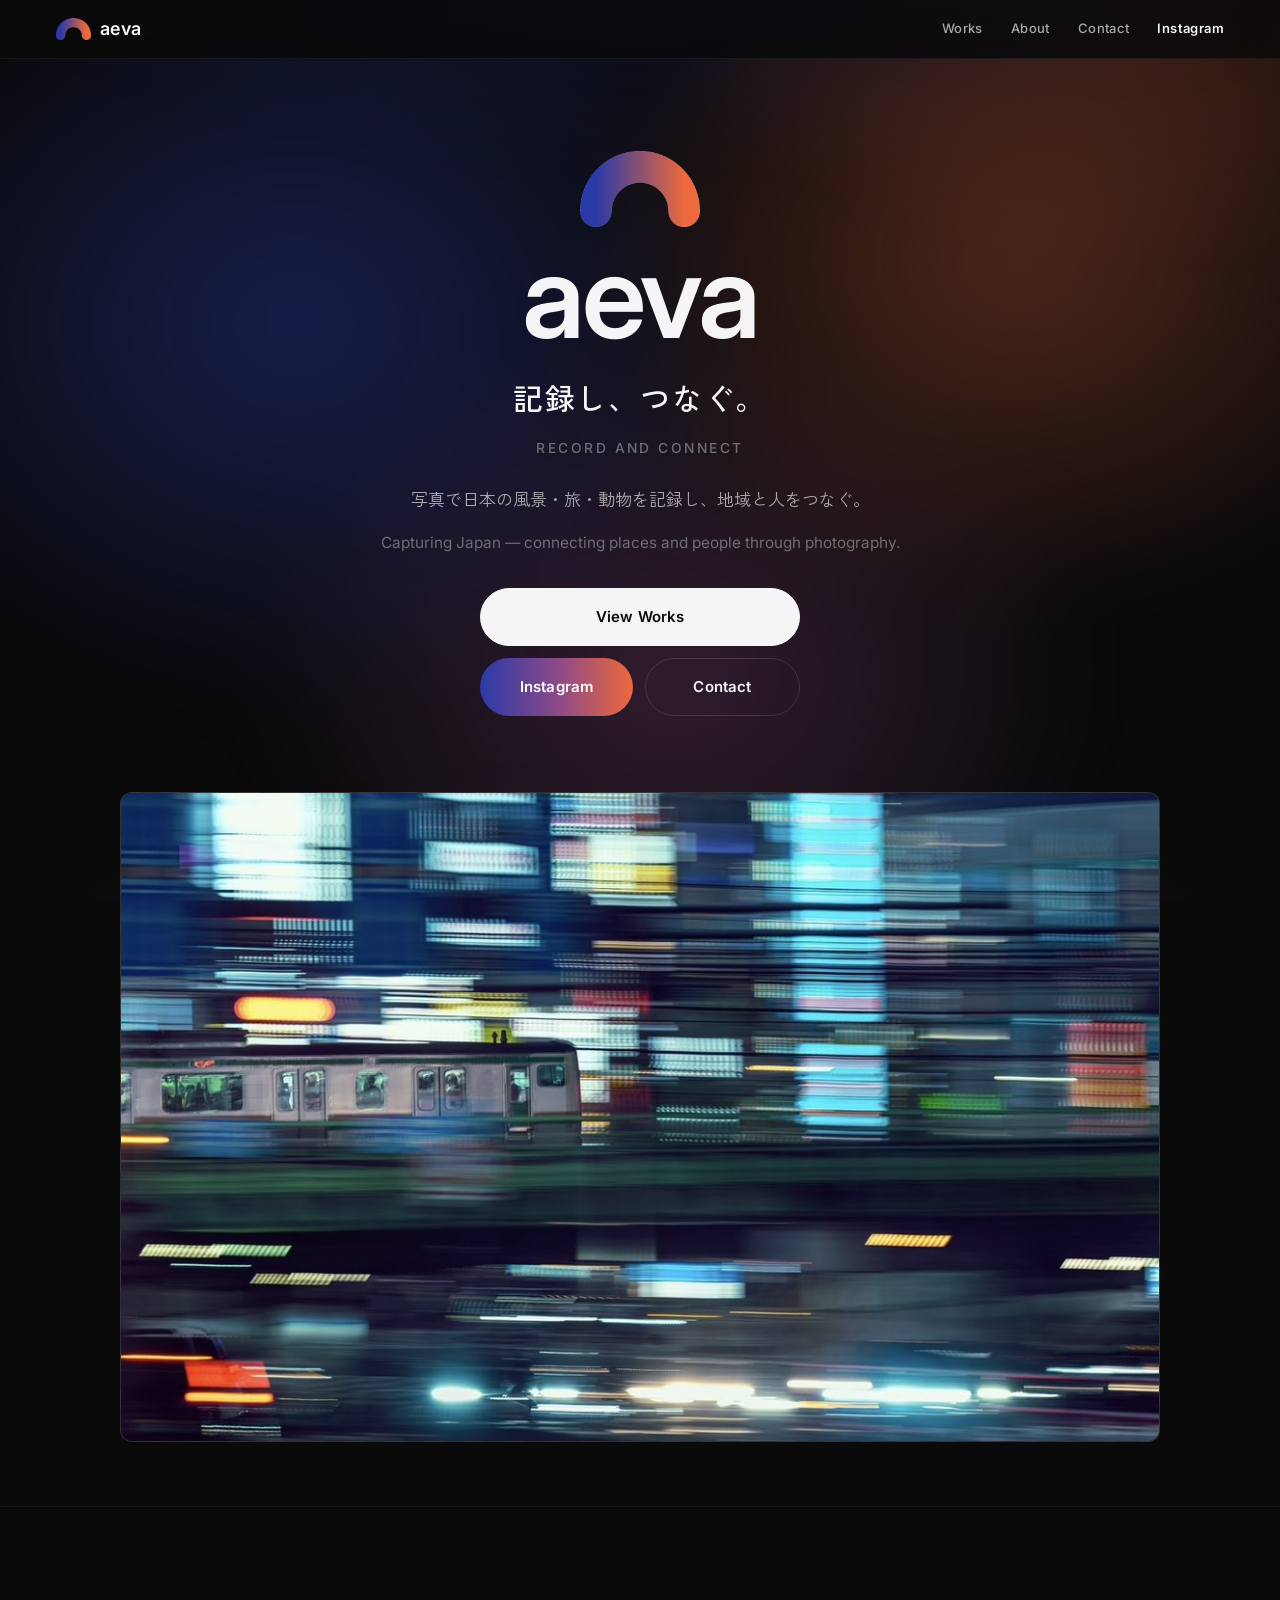
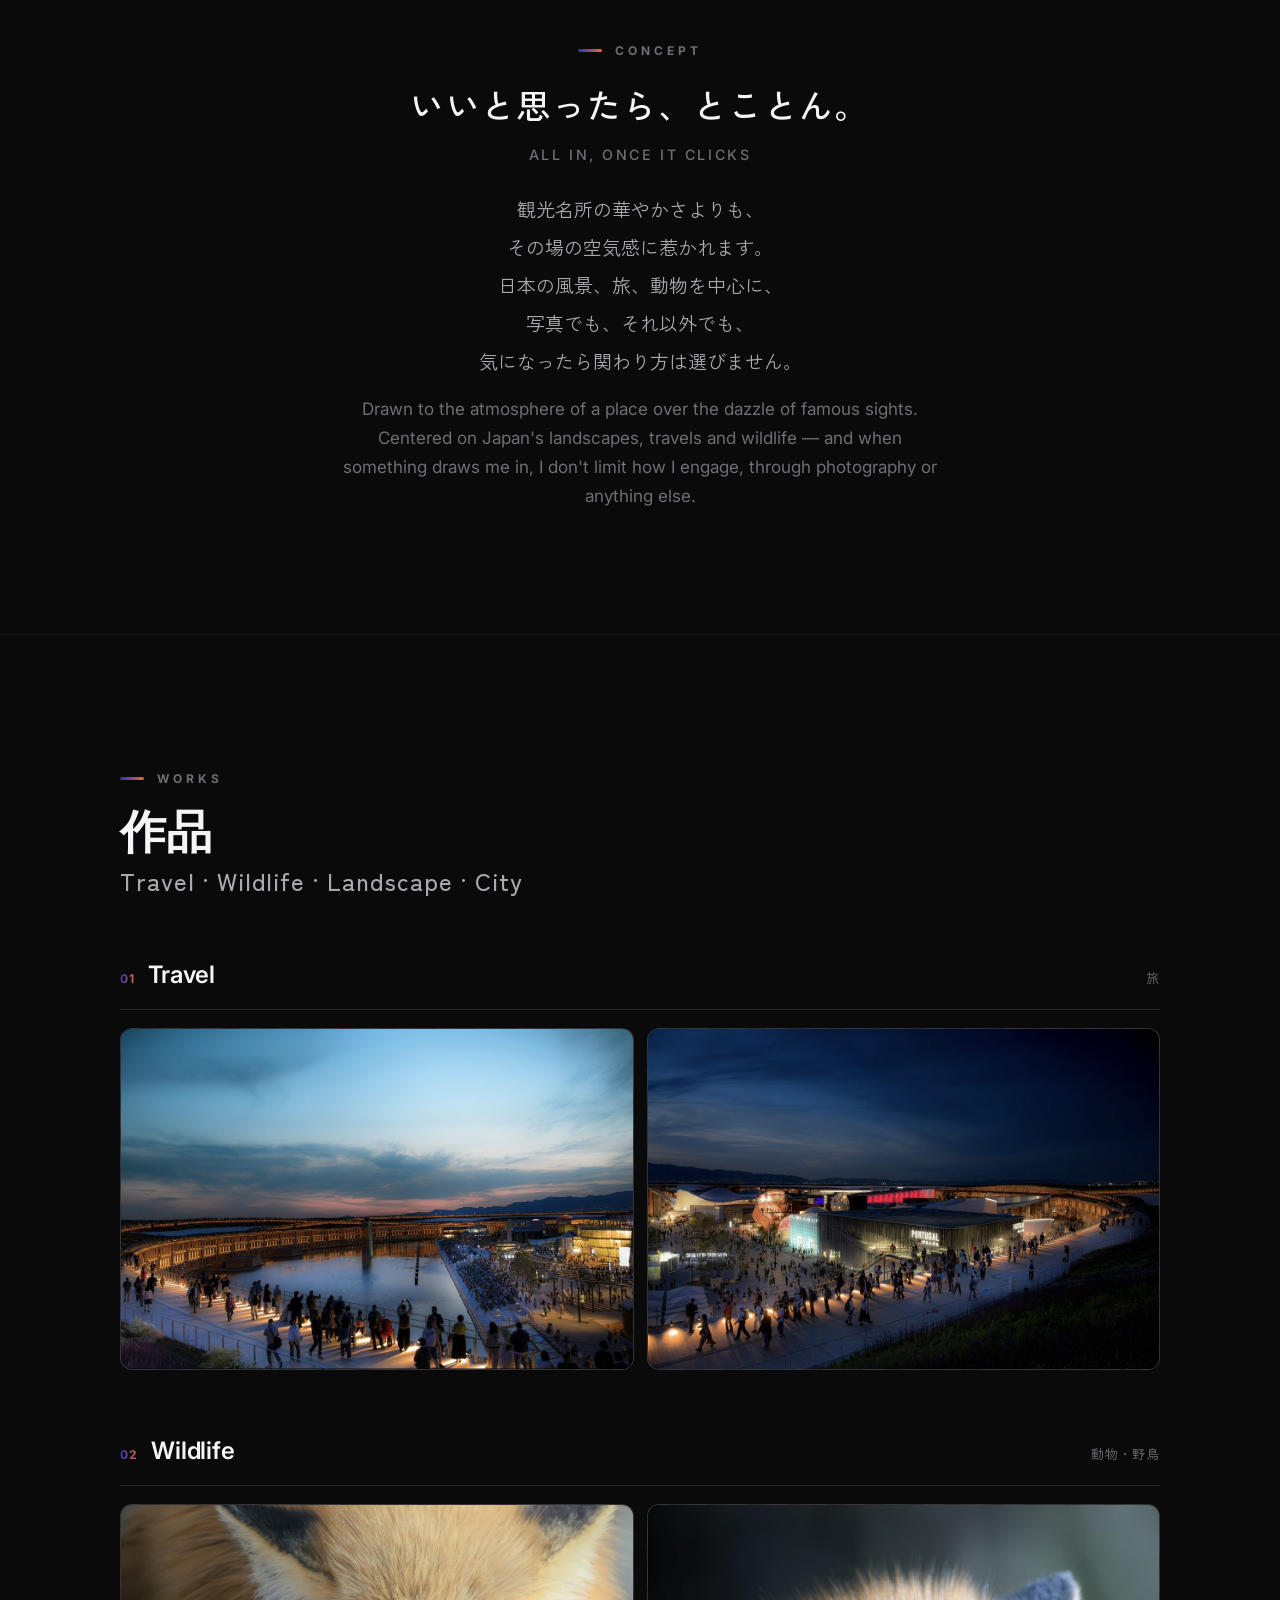
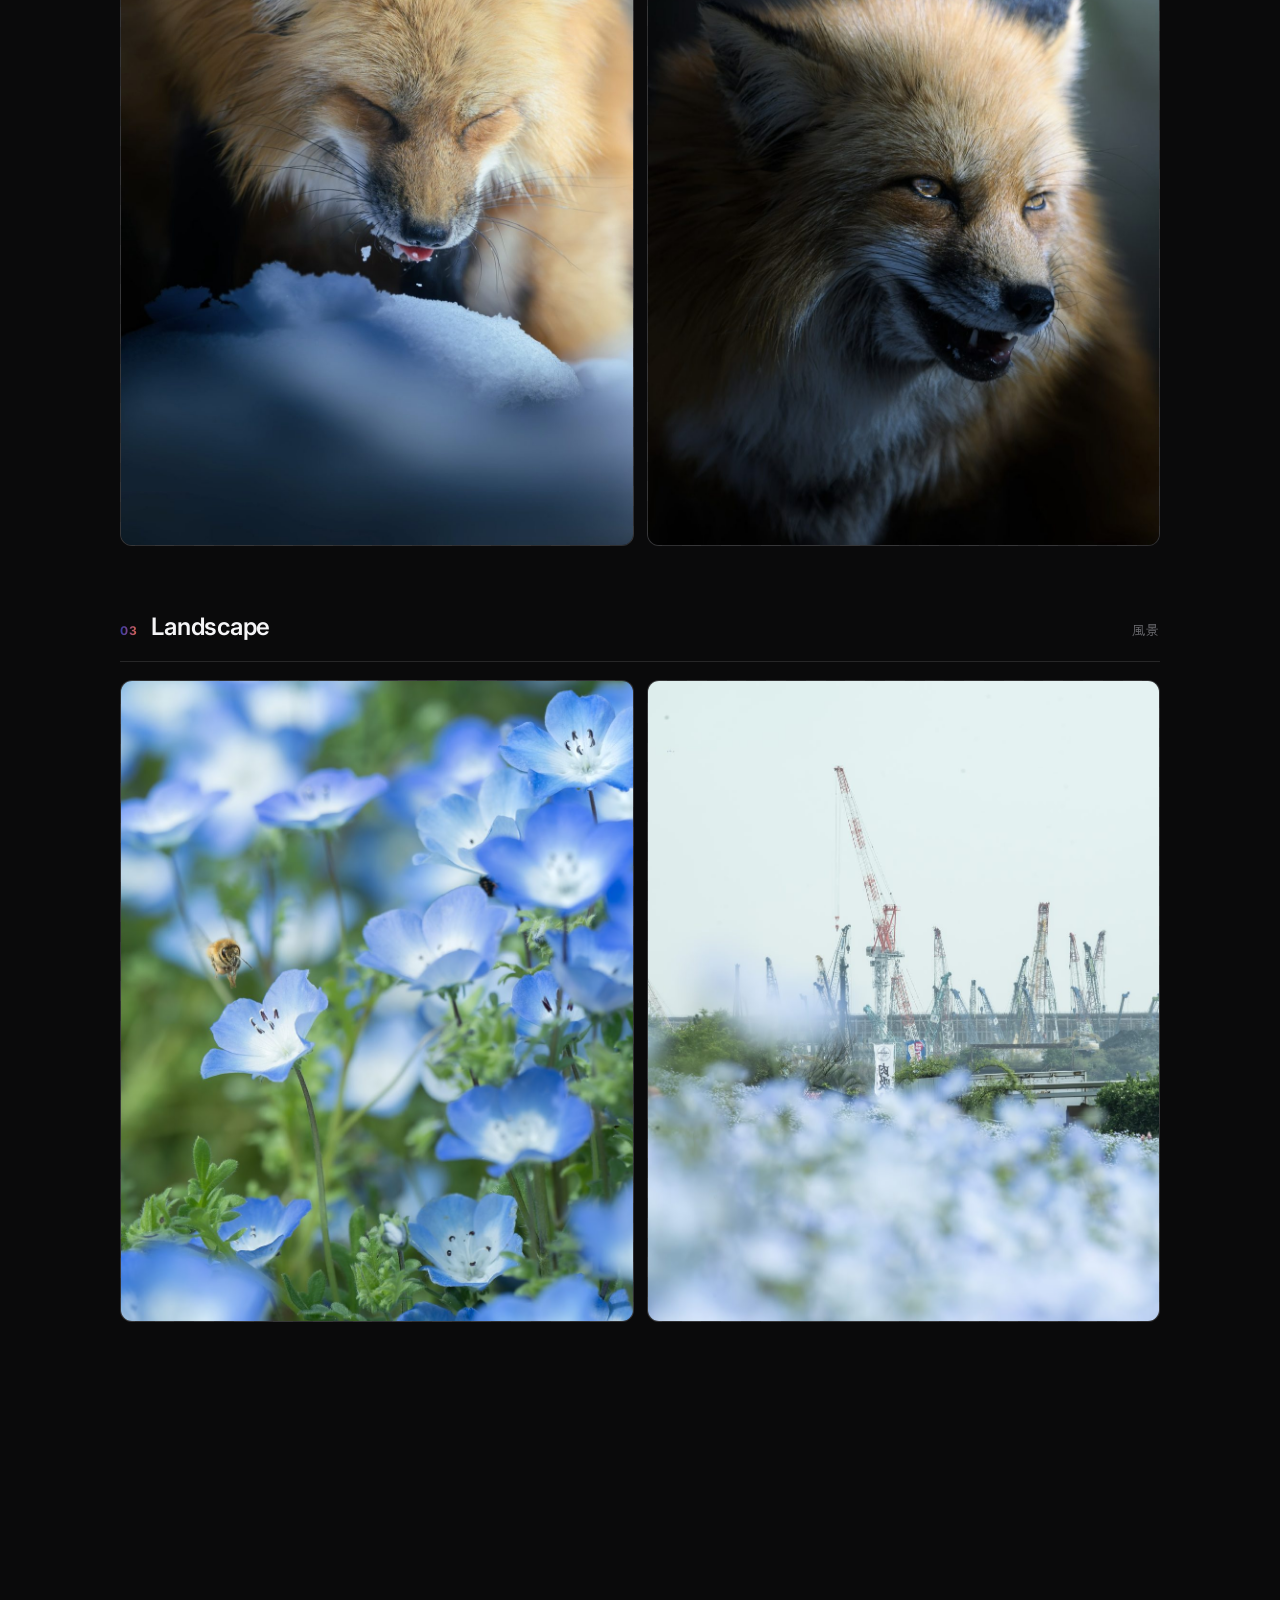
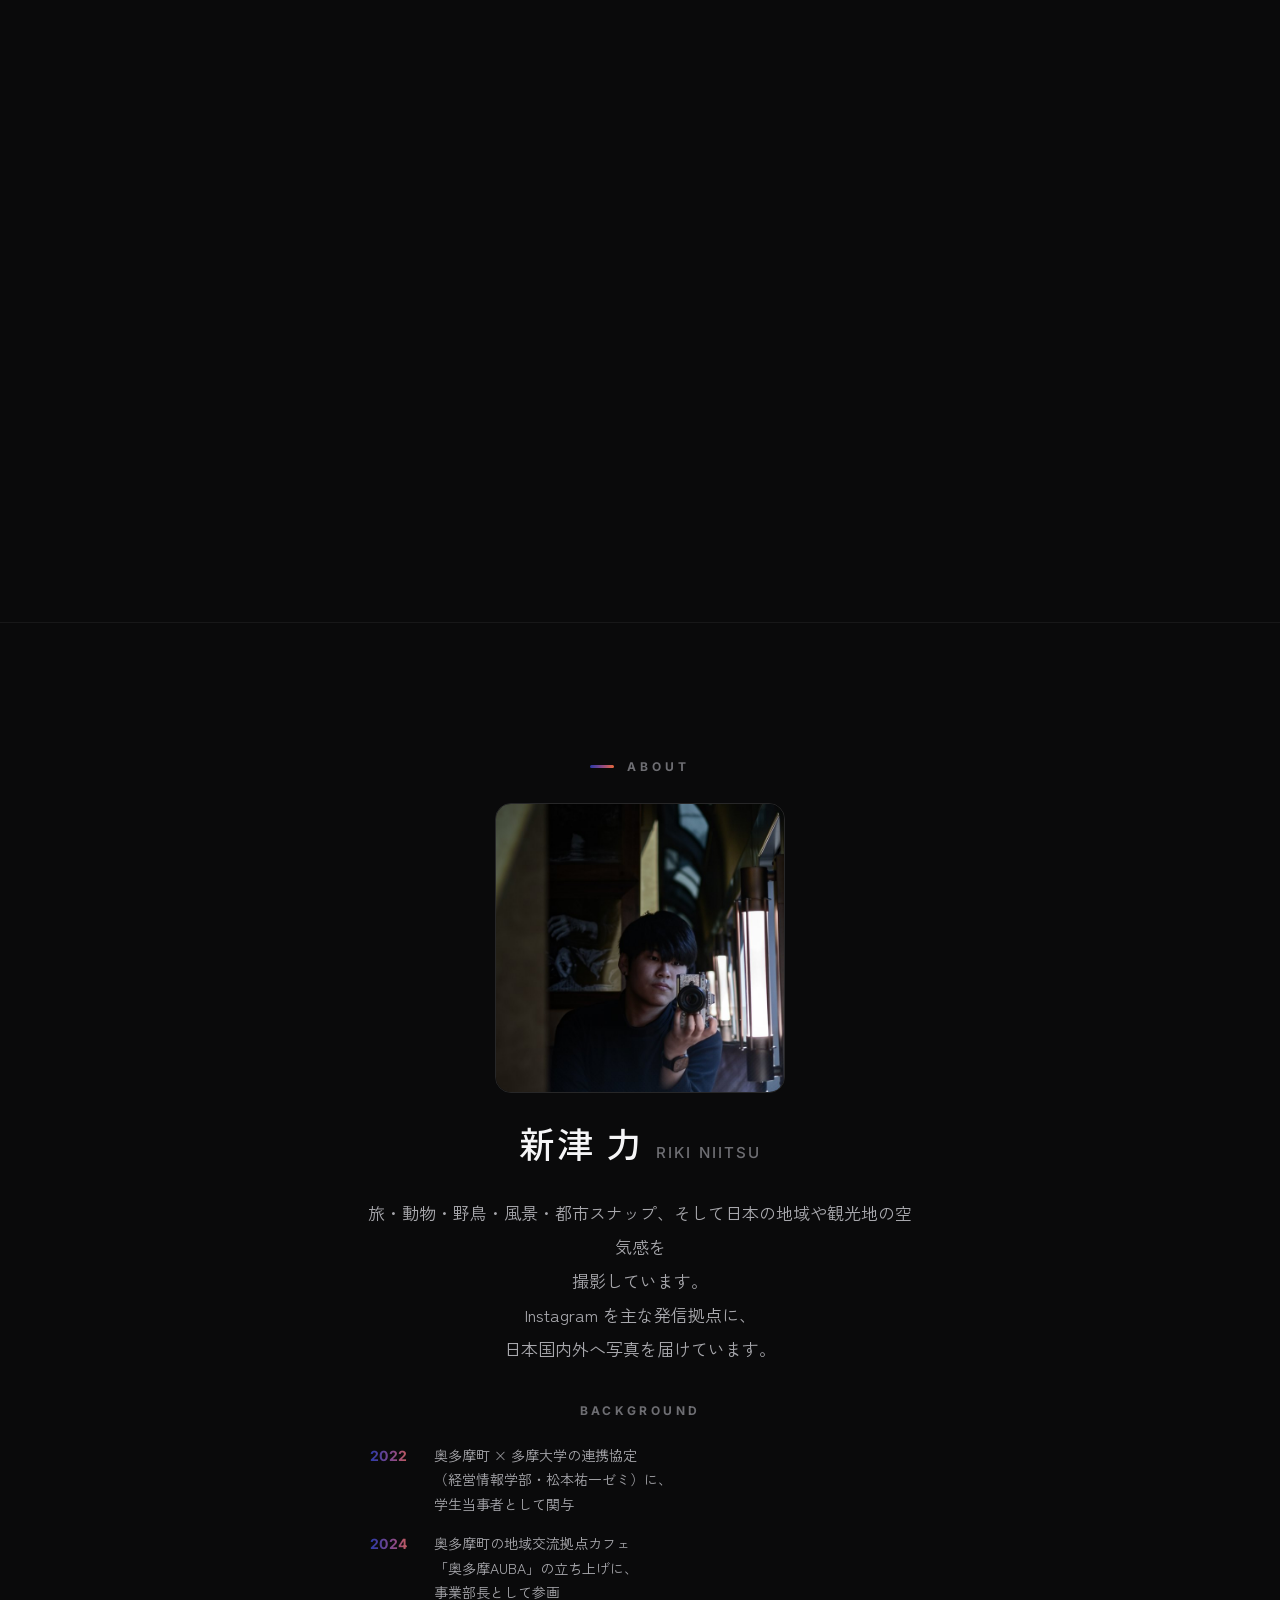
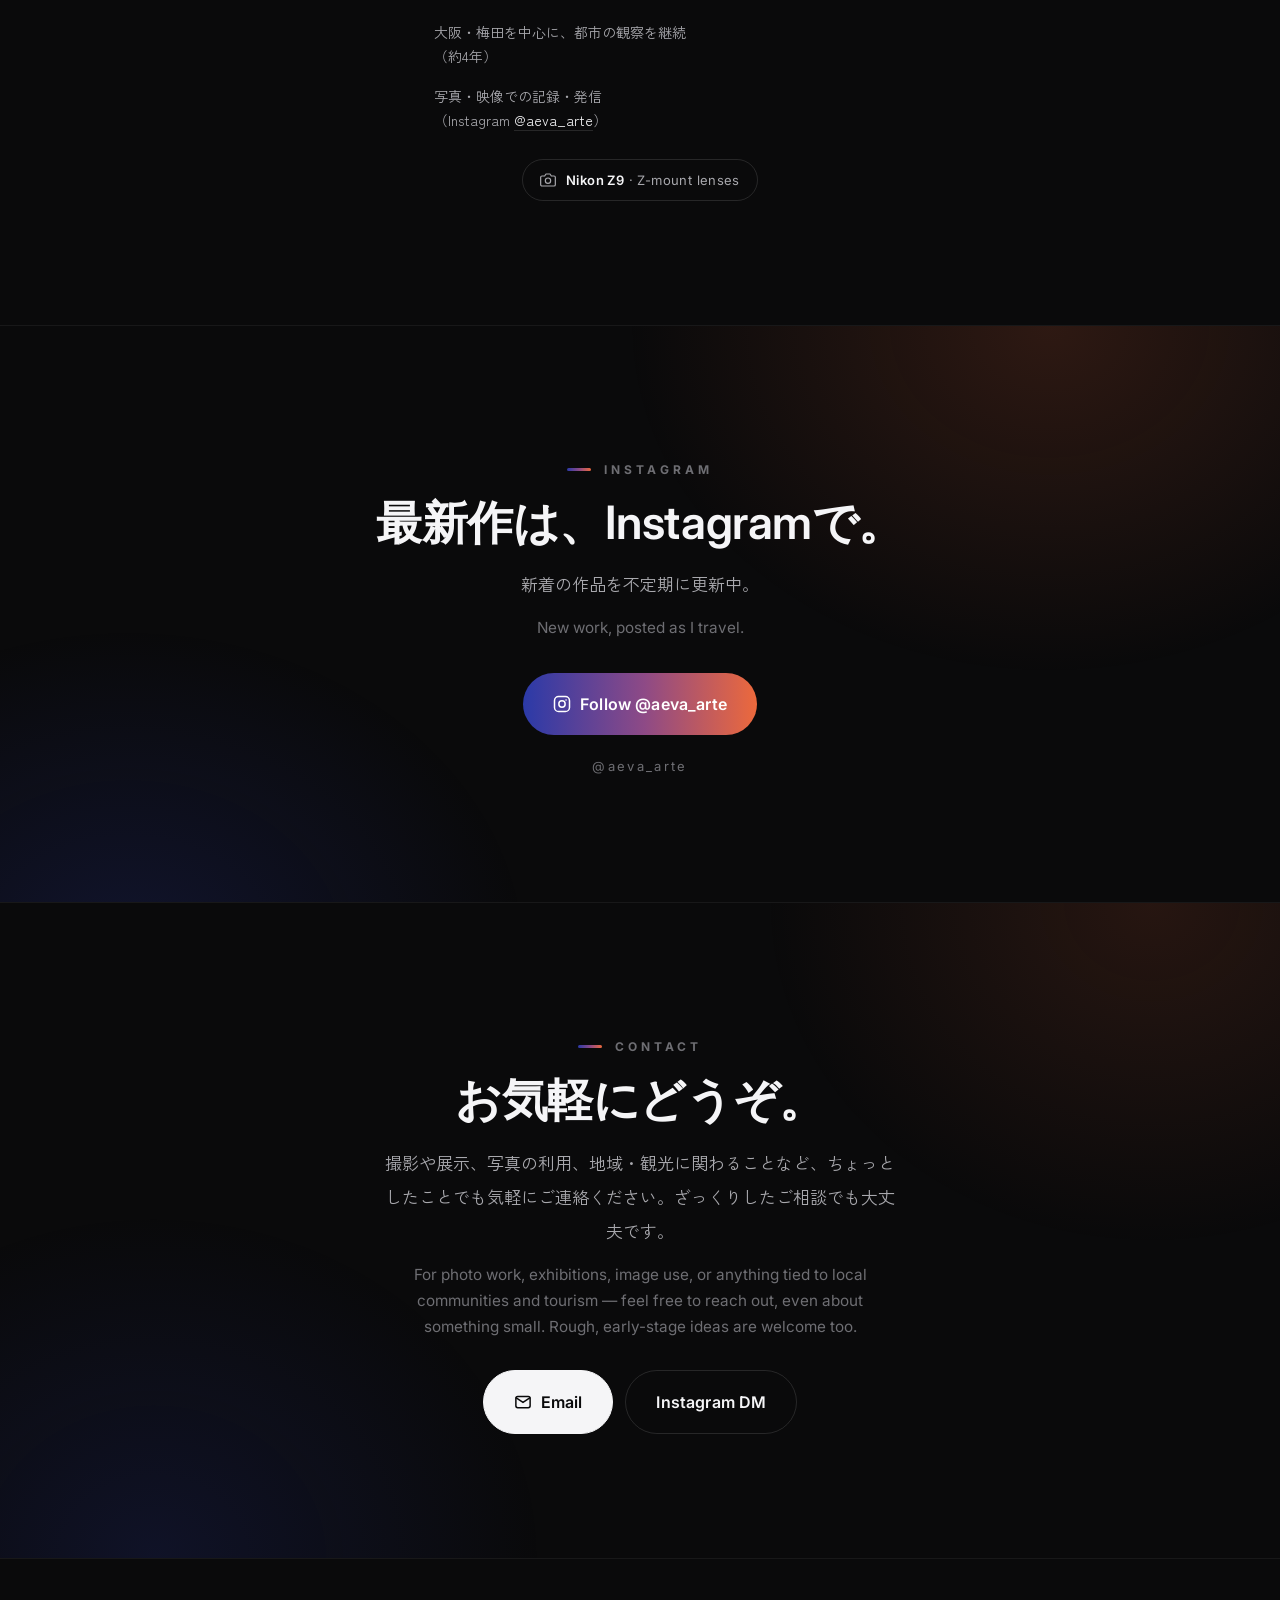
==== index.html @ 9a5985a3 "フェードインをより堅牢化（IO＋スクロール/ロード フォールバック） IntersectionObserver が効かない環境でも、ビューに入った要素は スクロール/ロード時に確実に表示。コンテンツが" ====
<!DOCTYPE html>
<html lang="ja">
<head>
  <meta charset="utf-8" />
  <meta name="viewport" content="width=device-width, initial-scale=1" />
  <title>aeva — 記録し、つなぐ。 / Riki Niitsu</title>
  <meta name="description" content="aeva — 写真で日本の風景・旅・動物を記録し、地域と人をつなぐ。Photography by Riki Niitsu." />
  <meta name="theme-color" content="#0a0a0b" />

  <!-- progressive enhancement flag: enables scroll fade-in. Without JS the site shows everything normally. -->
  <script>document.documentElement.classList.add('js')</script>

  <!-- Social share (OGP) + favicon -->
  <meta property="og:type" content="website" />
  <meta property="og:title" content="aeva — 記録し、つなぐ。" />
  <meta property="og:description" content="写真で日本の風景・旅・動物を記録し、地域と人をつなぐ。Photography by Riki Niitsu." />
  <meta property="og:url" content="https://aeva-arte.github.io" />
  <meta property="og:image" content="https://aeva-arte.github.io/images/ogp.jpg?v=2" />
  <meta property="og:image:width" content="1200" />
  <meta property="og:image:height" content="630" />
  <meta name="twitter:card" content="summary_large_image" />
  <link rel="icon" type="image/png" href="images/favicon.png" />

  <!-- Fonts (optional; remove these two lines to go fully offline) -->
  <link rel="preconnect" href="https://fonts.googleapis.com" />
  <link rel="preconnect" href="https://fonts.gstatic.com" crossorigin />
  <link href="https://fonts.googleapis.com/css2?family=Inter:wght@400;500;600;700&family=Zen+Kaku+Gothic+New:wght@400;500;700&display=swap" rel="stylesheet" />

  <!-- Styles (plain, editable CSS) -->
  <link rel="stylesheet" href="styles.css" />
  <link rel="stylesheet" href="sections.css" />
</head>

<body>

  <!-- ===================================================================
       HEADER
       Logo: replace images/logo.png with your own file (kept external).
       =================================================================== -->
  <header class="site-header">
    <a class="brand" href="#top">
      <img class="logo" src="images/logo.png" alt="aeva ロゴ" />
      <span>aeva</span>
    </a>
    <nav>
      <a class="hide-sm" href="#works">Works</a>
      <a class="hide-sm" href="#about">About</a>
      <a class="hide-sm" href="#contact">Contact</a>
      <a class="is-ig" href="https://www.instagram.com/aeva_arte/" target="_blank" rel="noopener">Instagram</a>
    </nav>
  </header>

  <main id="top">

    <!-- =================================================================
         ① HERO
         ================================================================= -->
    <section class="hero">
      <!-- Logo (external reference: images/logo.png) -->
      <img class="logo-arch" src="images/logo.png" alt="aeva ロゴ — 青からオレンジのアーチ" />

      <h1 class="wordmark">aeva</h1>

      <p class="tagline">記録し、つなぐ。<span class="en">Record and connect</span></p>

      <p class="lead subcopy">
        写真で日本の風景・旅・動物を記録し、地域と人をつなぐ。
        <span class="en">Capturing Japan — connecting places and people through photography.</span>
      </p>

      <!-- CTAs — View Works full width, Instagram + Contact side by side -->
      <div class="cta-stack">
        <a class="btn btn--solid btn--block" href="#works">View Works</a>
        <div class="cta-row">
          <a class="btn btn--ig" href="https://www.instagram.com/aeva_arte/" target="_blank" rel="noopener">Instagram</a>
          <a class="btn" href="#contact">Contact</a>
        </div>
      </div>

      <!-- Main visual -->
      <div class="hero-visual">
        <img class="ph ph--hero" src="images/hero.jpg" alt="aeva メインビジュアル — 夜の都市" />
      </div>
    </section>

    <!-- =================================================================
         ② CONCEPT
         ================================================================= -->
    <section class="section section--line concept" id="concept">
      <div class="inner">
        <span class="eyebrow">Concept</span>
        <p class="concept-tagline">いいと思ったら、とことん。<br><span class="en">All in, once it clicks</span></p>
        <p class="lead">
          観光名所の華やかさよりも、<br>その場の空気感に惹かれます。<br>日本の風景、旅、動物を中心に、<br>写真でも、それ以外でも、<br>気になったら関わり方は選びません。
          <span class="en">Drawn to the atmosphere of a place over the dazzle of famous sights. Centered on Japan's landscapes, travels and wildlife — and when something draws me in, I don't limit how I engage, through photography or anything else.</span>
        </p>
      </div>
    </section>

    <!-- =================================================================
         ③ WORKS — placeholder grids per category
         Replace each .ph with <img src="images/works/xxxx.jpg" alt="...">
         ================================================================= -->
    <section class="section section--line works" id="works">
      <div class="inner">
        <div class="works-head">
          <span class="eyebrow">Works</span>
          <h2 class="section-title">作品<span class="jp">Travel · Wildlife · Landscape · City</span></h2>
        </div>

        <!-- 01 Travel -->
        <div class="cat">
          <div class="cat-head"><span class="num">01</span><span class="en">Travel</span><span class="jp">旅</span></div>
          <div class="grid grid--2">
            <img class="ph ph--wide" src="images/works/travel-01.jpg" alt="Travel — 万博の夕景" loading="lazy" />
            <img class="ph ph--wide" src="images/works/travel-02.jpg" alt="Travel — 万博の夜景" loading="lazy" />
          </div>
        </div>

        <!-- 02 Wildlife -->
        <div class="cat">
          <div class="cat-head"><span class="num">02</span><span class="en">Wildlife</span><span class="jp">動物・野鳥</span></div>
          <div class="grid grid--2">
            <img class="ph ph--tall" src="images/works/wildlife-01.jpg" alt="Wildlife — 雪のキツネ" loading="lazy" />
            <img class="ph ph--tall" src="images/works/wildlife-02.jpg" alt="Wildlife — キツネのポートレート" loading="lazy" />
          </div>
        </div>

        <!-- 03 Landscape -->
        <div class="cat">
          <div class="cat-head"><span class="num">03</span><span class="en">Landscape</span><span class="jp">風景</span></div>
          <div class="grid grid--2">
            <img class="ph ph--tall" src="images/works/landscape-01.jpg" alt="Landscape — ネモフィラ" loading="lazy" />
            <img class="ph ph--tall" src="images/works/landscape-02.jpg" alt="Landscape — 工場と空" loading="lazy" />
          </div>
        </div>

        <!-- 04 City · Street -->
        <div class="cat">
          <div class="cat-head"><span class="num">04</span><span class="en">City · Street</span><span class="jp">都市スナップ</span></div>
          <div class="grid grid--2">
            <img class="ph ph--tall" src="images/works/city-01.jpg" alt="City — 夜の路面電車（阪堺電車）" loading="lazy" />
            <img class="ph ph--tall" src="images/works/city-02.jpg" alt="City — ネオン街の流し撮り" loading="lazy" />
          </div>
        </div>
      </div>
    </section>

    <!-- =================================================================
         ④ ABOUT — portrait + centered text
         ================================================================= -->
    <section class="section section--line about" id="about">
      <div class="inner">
        <span class="eyebrow">About</span>
        <div class="about-photo">
          <img src="images/about.jpg" alt="新津 力 — 撮影中のセルフポートレート" loading="lazy" />
        </div>
        <p class="name">新津 力<span class="en">Riki Niitsu</span></p>
        <p class="lead">
          旅・動物・野鳥・風景・都市スナップ、そして日本の地域や観光地の空気感を<br>撮影しています。<br>Instagram を主な発信拠点に、<br>日本国内外へ写真を届けています。
        </p>

        <!-- 経歴 / Background -->
        <div class="about-history">
          <span class="hist-label">Background</span>
          <ul class="hist-list">
            <li><span class="yr">2022</span><span class="desc">奥多摩町 × 多摩大学の連携協定<br>（経営情報学部・松本祐一ゼミ）に、<br>学生当事者として関与</span></li>
            <li><span class="yr">2024</span><span class="desc">奥多摩町の地域交流拠点カフェ<br>「奥多摩AUBA」の立ち上げに、<br>事業部長として参画</span></li>
            <li><span class="yr"></span><span class="desc">大阪・梅田を中心に、都市の観察を継続<br>（約4年）</span></li>
            <li><span class="yr"></span><span class="desc">写真・映像での記録・発信<br>（Instagram <a href="https://www.instagram.com/aeva_arte/" target="_blank" rel="noopener">@aeva_arte</a>）</span></li>
          </ul>
        </div>

        <span class="gear">
          <svg viewBox="0 0 24 24" width="16" height="16" fill="none" stroke="currentColor" stroke-width="1.8" stroke-linecap="round" stroke-linejoin="round"><path d="M23 19a2 2 0 0 1-2 2H3a2 2 0 0 1-2-2V8a2 2 0 0 1 2-2h4l2-3h6l2 3h4a2 2 0 0 1 2 2z"/><circle cx="12" cy="13" r="4"/></svg>
          <span><b>Nikon Z9</b> · Z-mount lenses</span>
        </span>
      </div>
    </section>

    <!-- =================================================================
         ⑤ INSTAGRAM CTA
         ================================================================= -->
    <section class="section section--line ig-band" id="instagram">
      <div class="inner">
        <span class="eyebrow">Instagram</span>
        <h2 class="section-title">最新作は、Instagramで。</h2>
        <p class="lead">新着の作品を不定期に更新中。<span class="en">New work, posted as I travel.</span></p>
        <div class="btn-wrap">
          <a class="btn btn--ig btn--lg" href="https://www.instagram.com/aeva_arte/" target="_blank" rel="noopener">
            <svg viewBox="0 0 24 24" fill="none" stroke="currentColor" stroke-width="2" stroke-linecap="round" stroke-linejoin="round"><rect x="2" y="2" width="20" height="20" rx="5.5"/><circle cx="12" cy="12" r="4.2"/><circle cx="17.4" cy="6.6" r="1.1" fill="currentColor" stroke="none"/></svg>
            Follow @aeva_arte
          </a>
        </div>
        <p class="handle">@aeva_arte</p>
      </div>
    </section>

    <!-- =================================================================
         ⑥ CONTACT
         ================================================================= -->
    <section class="section section--line contact" id="contact">
      <div class="inner">
        <span class="eyebrow">Contact</span>
        <h2 class="section-title">お気軽にどうぞ。</h2>
        <p class="lead">
          撮影や展示、写真の利用、地域・観光に関わることなど、ちょっとしたことでも気軽にご連絡ください。ざっくりしたご相談でも大丈夫です。
          <span class="en">For photo work, exhibitions, image use, or anything tied to local communities and tourism — feel free to reach out, even about something small. Rough, early-stage ideas are welcome too.</span>
        </p>
        <div class="btn-row">
          <a class="btn btn--solid btn--lg" href="mailto:192418ringowatch@gmail.com">
            <svg viewBox="0 0 24 24" fill="none" stroke="currentColor" stroke-width="2" stroke-linecap="round" stroke-linejoin="round"><rect x="2.5" y="4.5" width="19" height="15" rx="2.5"/><path d="M3 6.5l9 6 9-6"/></svg>
            Email
          </a>
          <a class="btn btn--lg" href="https://www.instagram.com/aeva_arte/" target="_blank" rel="noopener">Instagram DM</a>
        </div>
      </div>
    </section>

  </main>

  <!-- ===================================================================
       ⑦ FOOTER
       =================================================================== -->
  <footer class="site-footer">
    <div class="inner">
      <div class="fmark">
        <img class="logo" src="images/logo.png" alt="aeva ロゴ" />
        <span>aeva</span>
      </div>
      <div class="flinks">
        <a href="https://www.instagram.com/aeva_arte/" target="_blank" rel="noopener">Instagram</a>
        <a href="mailto:192418ringowatch@gmail.com">Contact</a>
      </div>
      <div class="copy">© 2026 aeva (Riki Niitsu)</div>
    </div>
  </footer>

  <!-- scroll fade-in: reveal blocks as they enter the viewport.
       Robust: IntersectionObserver + scroll/load fallback, so content is never left hidden once in view. -->
  <script>
  (function () {
    var els = document.querySelectorAll('.concept .inner, .works .works-head, .works .cat, .about .inner, .ig-band .inner, .contact .inner, .site-footer .inner');
    if (!els.length) return;
    function show(el){ el.classList.add('is-visible'); }
    function showInView(){
      var remaining = 0;
      for (var i = 0; i < els.length; i++) {
        var e = els[i];
        if (e.classList.contains('is-visible')) continue;
        var r = e.getBoundingClientRect();
        if (r.top < window.innerHeight * 0.92 && r.bottom > 0) show(e); else remaining++;
      }
      if (remaining === 0) {
        window.removeEventListener('scroll', showInView);
        window.removeEventListener('resize', showInView);
      }
    }
    if ('IntersectionObserver' in window) {
      var io = new IntersectionObserver(function (entries) {
        entries.forEach(function (en) { if (en.isIntersecting) { show(en.target); io.unobserve(en.target); } });
      }, { rootMargin: '0px 0px -8% 0px', threshold: 0.12 });
      els.forEach(function (e) { io.observe(e); });
    }
    showInView();
    window.addEventListener('scroll', showInView, { passive: true });
    window.addEventListener('resize', showInView, { passive: true });
    window.addEventListener('load', showInView);
  })();
  </script>

</body>
</html>
---- styles.css ----
/* =========================================================================
   aeva — landing page styles
   Pure CSS, no JavaScript. Dark theme, mobile-first, photo-led.
   Edit freely — values are grouped and commented.
   ========================================================================= */

/* ---- design tokens ---------------------------------------------------- */
:root {
  --bg:        #0a0a0b;   /* page background (near-black) */
  --bg-2:      #121214;   /* elevated panels / placeholder frames */
  --bg-3:      #1b1b1e;   /* placeholder fill */
  --fg:        #f5f5f7;   /* primary text */
  --fg-2:      #a8a8ad;   /* secondary text */
  --fg-3:      #6e6e73;   /* muted / captions */
  --line:      rgba(255,255,255,0.12);  /* hairline borders */
  --line-2:    rgba(255,255,255,0.06);

  /* brand accent — the aeva arch gradient (blue → plum → orange) */
  --blue:   #2B3AA8;
  --plum:   #8E4A86;
  --orange: #EC693C;
  --arch:   linear-gradient(90deg, #2B3AA8 0%, #8E4A86 52%, #EC693C 100%);
  --arch-d: linear-gradient(105deg, #2B3AA8 0%, #3A3E9E 28%, #8E4A86 52%, #D85A52 76%, #EC693C 100%);

  --ff-en: "Inter", system-ui, sans-serif;
  --ff-jp: "Zen Kaku Gothic New", system-ui, sans-serif;

  --maxw: 1040px;
  --pad:  clamp(20px, 6vw, 56px);
}

/* ---- reset ------------------------------------------------------------ */
* { margin: 0; padding: 0; box-sizing: border-box; }
html { scroll-behavior: smooth; -webkit-text-size-adjust: 100%; }
body {
  background: var(--bg);
  color: var(--fg);
  font-family: var(--ff-jp);
  line-height: 1.75;
  -webkit-font-smoothing: antialiased;
  text-rendering: optimizeLegibility;
}
/* ambient brand gradient behind everything (fixed, subtle) */
body::before {
  content: "";
  position: fixed;
  inset: 0;
  z-index: -1;
  pointer-events: none;
  background:
    radial-gradient(95% 55% at 50% -12%, rgba(43,58,168,0.20), transparent 60%),
    radial-gradient(70% 45% at 92% 6%, rgba(236,105,60,0.12), transparent 55%),
    radial-gradient(90% 50% at 50% 114%, rgba(142,74,134,0.18), transparent 60%);
}
img { display: block; max-width: 100%; }
a { color: inherit; text-decoration: none; }

/* ---- layout helpers --------------------------------------------------- */
.section { padding: clamp(60px, 13vw, 124px) var(--pad); }
.section--line { border-top: 1px solid var(--line-2); }
.inner { max-width: var(--maxw); margin: 0 auto; }
.center { text-align: center; }

/* ---- shared type ------------------------------------------------------ */
.eyebrow {
  font-family: var(--ff-en);
  font-size: 12px;
  font-weight: 700;
  letter-spacing: 0.34em;
  text-transform: uppercase;
  color: var(--fg-3);
  display: inline-flex;
  align-items: center;
  gap: 13px;
}
.eyebrow::before {
  content: "";
  width: 24px; height: 3px; border-radius: 99px;
  background: var(--arch);
}
.section-title {
  font-family: var(--ff-en);
  font-weight: 600;
  font-size: clamp(28px, 6vw, 46px);
  letter-spacing: -0.01em;
  line-height: 1.06;
  margin-top: 18px;
}
.section-title .jp {
  display: block;
  font-family: var(--ff-jp);
  font-weight: 500;
  font-size: clamp(18px, 3.2vw, 24px);
  letter-spacing: 0.04em;
  color: var(--fg-2);
  margin-top: 12px;
}
.lead {
  font-size: clamp(15px, 2.3vw, 17px);
  color: var(--fg-2);
  line-height: 2;
  text-wrap: pretty;
}
.lead .en {
  display: block;
  margin-top: 14px;
  font-family: var(--ff-en);
  font-size: 0.9em;
  color: var(--fg-3);
  line-height: 1.7;
}

/* ---- gray image placeholders ----------------------------------------- */
/* Each .ph marks where a real photo goes. Swap it for an <img> when ready:
   <img src="images/hero.jpg" alt="..."> — the frame styling can be reused. */
.ph {
  position: relative;
  display: flex;
  align-items: center;
  justify-content: center;
  background:
    repeating-linear-gradient(45deg, var(--bg-3) 0 14px, var(--bg-2) 14px 28px);
  border: 1px solid var(--line);
  border-radius: 12px;
  overflow: hidden;
  color: var(--fg-3);
}
.ph__label {
  font-family: var(--ff-en);
  font-size: 12px;
  letter-spacing: 0.03em;
  color: var(--fg-2);
  background: rgba(0,0,0,0.5);
  border: 1px solid var(--line);
  border-radius: 999px;
  padding: 6px 13px;
  backdrop-filter: blur(3px);
}
.ph__label b { color: var(--fg); font-weight: 600; }
/* aspect ratios */
.ph--wide  { aspect-ratio: 3 / 2; }
.ph--tall  { aspect-ratio: 4 / 5; }
.ph--hero  { aspect-ratio: 16 / 10; }

/* ---- scroll reveal (fade-in) ----------------------------------------- */
/* Only active when JS has added `.js` to <html>. No JS → content shows normally. */
.js .concept .inner,
.js .works .works-head,
.js .works .cat,
.js .about .inner,
.js .ig-band .inner,
.js .contact .inner,
.js .site-footer .inner {
  opacity: 0;
  transform: translateY(22px);
  transition: opacity .7s ease, transform .8s cubic-bezier(.2, .7, .2, 1);
}
.js .is-visible { opacity: 1 !important; transform: none !important; }
@media (prefers-reduced-motion: reduce) {
  .js .concept .inner,
  .js .works .works-head,
  .js .works .cat,
  .js .about .inner,
  .js .ig-band .inner,
  .js .contact .inner,
  .js .site-footer .inner {
    opacity: 1;
    transform: none;
    transition: none;
  }
}
---- sections.css ----
/* =========================================================================
   aeva — section & component styles  (load after styles.css)
   ========================================================================= */

/* ---- sticky header ---------------------------------------------------- */
.site-header {
  position: sticky;
  top: 0;
  z-index: 20;
  display: flex;
  align-items: center;
  justify-content: space-between;
  padding: 13px var(--pad);
  background: rgba(10,10,11,0.72);
  backdrop-filter: saturate(1.3) blur(14px);
  -webkit-backdrop-filter: saturate(1.3) blur(14px);
  border-bottom: 1px solid var(--line-2);
}
.site-header .brand {
  display: flex;
  align-items: center;
  gap: 9px;
  font-family: var(--ff-en);
  font-weight: 600;
  font-size: 18px;
  letter-spacing: 0.01em;
}
.site-header .brand .logo {
  height: 22px; width: auto;
  object-fit: contain;
}
.site-header nav {
  display: flex;
  align-items: center;
  gap: clamp(14px, 3vw, 28px);
}
.site-header nav a {
  font-family: var(--ff-en);
  font-size: 13px;
  font-weight: 500;
  letter-spacing: 0.03em;
  color: var(--fg-2);
}
.site-header nav a.is-ig { color: var(--fg); font-weight: 600; }
.site-header nav .hide-sm { display: none; }
@media (min-width: 620px) { .site-header nav .hide-sm { display: inline; } }

/* ---- buttons ---------------------------------------------------------- */
.btn {
  display: inline-flex;
  align-items: center;
  justify-content: center;
  gap: 9px;
  font-family: var(--ff-en);
  font-size: 15px;
  font-weight: 600;
  letter-spacing: 0.01em;
  padding: 15px 26px;
  border-radius: 999px;
  border: 1px solid var(--line);
  color: var(--fg);
  background: transparent;
  transition: border-color .2s ease, background .2s ease, transform .15s ease;
}
.btn svg { width: 18px; height: 18px; }
.btn:hover { border-color: rgba(255,255,255,0.4); }
.btn:active { transform: scale(0.98); }
.btn--solid { background: var(--fg); color: var(--bg); border-color: var(--fg); }
.btn--solid:hover { background: #fff; border-color: #fff; }
/* Instagram button — clean horizontal blue→plum→orange, edge to edge */
.btn--ig {
  border: none;
  color: #fff;
  background: var(--arch);
}
.btn--ig:hover { filter: brightness(1.07); border: none; }
.btn--lg { padding: 17px 30px; font-size: 16px; }
.btn--block { display: flex; width: 100%; }

/* ---- hero ------------------------------------------------------------- */
.hero {
  text-align: center;
  padding: clamp(48px, 11vw, 92px) var(--pad) clamp(36px, 8vw, 64px);
  position: relative;
  overflow: hidden;
}
/* soft brand-gradient glow behind the hero */
.hero::before {
  content: "";
  position: absolute;
  left: 50%;
  top: -6%;
  width: 135%;
  height: 76%;
  transform: translateX(-50%);
  pointer-events: none;
  z-index: 0;
  background:
    radial-gradient(38% 50% at 30% 32%, rgba(43,58,168,0.42), transparent 70%),
    radial-gradient(36% 46% at 72% 26%, rgba(236,105,60,0.30), transparent 70%),
    radial-gradient(34% 44% at 52% 64%, rgba(142,74,134,0.30), transparent 72%);
  filter: blur(34px);
}
.hero > * { position: relative; z-index: 1; }
.hero .logo-arch {
  height: clamp(54px, 14vw, 76px);
  width: auto;
  object-fit: contain;
  margin: 0 auto;
}
.hero .wordmark {
  font-family: var(--ff-en);
  font-weight: 600;
  font-size: clamp(56px, 17vw, 116px);
  line-height: 0.92;
  letter-spacing: -0.03em;
  margin-top: 16px;
}
.hero .tagline {
  font-family: var(--ff-jp);
  font-weight: 500;
  font-size: clamp(21px, 4.6vw, 30px);
  letter-spacing: 0.06em;
  margin-top: 22px;
}
.hero .tagline .en {
  display: block;
  font-family: var(--ff-en);
  font-weight: 500;
  font-size: 0.46em;
  letter-spacing: 0.18em;
  text-transform: uppercase;
  color: var(--fg-3);
  margin-top: 12px;
}
.hero .subcopy { margin: 22px auto 0; max-width: 540px; }
/* hero CTAs — vertical, equal width */
.hero .cta-stack {
  display: flex;
  flex-direction: column;
  gap: 12px;
  width: min(320px, 100%);
  margin: 32px auto 0;
}
/* Instagram + Contact を左右半分ずつ */
.hero .cta-row { display: flex; gap: 12px; }
.hero .cta-row .btn { flex: 1; min-width: 0; padding-left: 16px; padding-right: 16px; }
.hero .hero-visual { margin: clamp(40px, 9vw, 76px) auto 0; max-width: var(--maxw); }

/* ---- concept ---------------------------------------------------------- */
.concept { text-align: center; }
.concept-tagline {
  font-family: var(--ff-jp);
  font-weight: 500;
  font-size: clamp(22px, 5vw, 34px);
  letter-spacing: 0.04em;
  line-height: 1.55;
  margin-top: 18px;
}
.concept-tagline .en {
  display: block;
  font-family: var(--ff-en);
  font-weight: 500;
  font-size: 0.42em;
  letter-spacing: 0.18em;
  text-transform: uppercase;
  color: var(--fg-3);
  margin-top: 12px;
}
.concept .lead { margin: 24px auto 0; max-width: 600px; font-size: clamp(16px, 2.6vw, 19px); }

/* ---- works ------------------------------------------------------------ */
.works .works-head { margin-bottom: clamp(30px, 6vw, 52px); }
.cat { margin-top: clamp(38px, 7vw, 60px); }
.cat:first-of-type { margin-top: clamp(26px, 5vw, 40px); }
.cat-head {
  display: flex;
  align-items: baseline;
  gap: 13px;
  padding-bottom: 13px;
  margin-bottom: 18px;
  border-bottom: 1px solid var(--line);
}
.cat-head .num {
  font-family: var(--ff-en);
  font-size: 12px;
  font-weight: 700;
  letter-spacing: 0.1em;
  color: transparent;
  background: var(--arch);
  -webkit-background-clip: text;
  background-clip: text;
}
.cat-head .en {
  font-family: var(--ff-en);
  font-size: clamp(19px, 3.4vw, 24px);
  font-weight: 600;
  letter-spacing: -0.01em;
}
.cat-head .jp { margin-left: auto; font-size: 13px; color: var(--fg-3); letter-spacing: 0.06em; }

.grid { display: grid; gap: clamp(8px, 1.6vw, 13px); }
.grid--2 { grid-template-columns: repeat(2, 1fr); }
.grid--3 { grid-template-columns: repeat(2, 1fr); }
@media (min-width: 720px) { .grid--3 { grid-template-columns: repeat(3, 1fr); } }

/* real images fill the placeholder frames (cover, keep the aspect-ratio frame) */
img.ph { width: 100%; height: 100%; object-fit: cover; }
/* single-photo category — centered, constrained */
.solo { max-width: 380px; margin: 0 auto; }

/* ---- about (portrait + centered text) -------------------------------- */
.about { text-align: center; }
.about-photo {
  max-width: 290px;
  margin: 26px auto 4px;
}
.about-photo img {
  width: 100%;
  height: auto;
  border-radius: 16px;
  border: 1px solid var(--line);
  display: block;
}
.about .name {
  font-family: var(--ff-jp);
  font-weight: 500;
  font-size: clamp(26px, 5vw, 36px);
  letter-spacing: 0.05em;
  margin-top: 18px;
}
.about .name .en {
  font-family: var(--ff-en);
  font-size: 0.42em;
  font-weight: 500;
  letter-spacing: 0.14em;
  text-transform: uppercase;
  color: var(--fg-3);
  margin-left: 12px;
}
.about .lead { margin: 22px auto 0; max-width: 560px; }
/* 経歴 / Background */
.about-history { max-width: 540px; margin: 34px auto 0; text-align: left; }
.about-history .hist-label {
  display: block;
  text-align: center;
  font-family: var(--ff-en);
  font-size: 12px;
  font-weight: 700;
  letter-spacing: 0.28em;
  text-transform: uppercase;
  color: var(--fg-3);
  margin-bottom: 22px;
}
.hist-list { list-style: none; display: flex; flex-direction: column; gap: 15px; }
.hist-list li {
  display: grid;
  grid-template-columns: 48px 1fr;
  gap: 16px;
  align-items: baseline;
  font-size: 14px;
  line-height: 1.75;
  color: var(--fg-2);
}
.hist-list .yr {
  font-family: var(--ff-en);
  font-weight: 700;
  font-size: 14px;
  letter-spacing: 0.02em;
  color: transparent;
  background: var(--arch);
  -webkit-background-clip: text;
  background-clip: text;
}
.hist-list .desc a { color: var(--fg); border-bottom: 1px solid var(--line); }
.hist-list .desc a:hover { border-color: var(--fg); }
.about .gear {
  display: inline-flex;
  align-items: center;
  gap: 10px;
  margin-top: 26px;
  font-family: var(--ff-en);
  font-size: 13px;
  letter-spacing: 0.03em;
  color: var(--fg-2);
  border: 1px solid var(--line);
  border-radius: 999px;
  padding: 9px 17px;
}
.about .gear b { color: var(--fg); font-weight: 600; }

/* ---- instagram band --------------------------------------------------- */
.ig-band { text-align: center; position: relative; overflow: hidden; }
.ig-band::before {
  content: "";
  position: absolute;
  inset: 0;
  background:
    radial-gradient(60% 110% at 82% 0%, rgba(236,105,60,0.16), transparent 55%),
    radial-gradient(60% 110% at 10% 110%, rgba(43,58,168,0.22), transparent 52%);
  pointer-events: none;
}
.ig-band .inner { position: relative; }
.ig-band .lead { margin: 20px auto 0; max-width: 480px; }
.ig-band .btn-wrap { margin-top: 32px; }
.ig-band .handle {
  margin-top: 20px;
  font-family: var(--ff-en);
  font-size: 13px;
  letter-spacing: 0.18em;
  color: var(--fg-3);
}

/* ---- contact ---------------------------------------------------------- */
.contact { text-align: center; position: relative; overflow: hidden; }
.contact::before {
  content: "";
  position: absolute;
  inset: 0;
  pointer-events: none;
  background:
    radial-gradient(55% 95% at 12% 100%, rgba(43,58,168,0.18), transparent 55%),
    radial-gradient(55% 95% at 90% 0%, rgba(236,105,60,0.13), transparent 55%);
}
.contact .inner { position: relative; }
.contact .lead { margin: 22px auto 0; max-width: 520px; }
.contact .btn-row {
  display: flex;
  flex-wrap: wrap;
  gap: 12px;
  justify-content: center;
  margin-top: 30px;
}

/* ---- footer ----------------------------------------------------------- */
.site-footer {
  border-top: 1px solid var(--line-2);
  padding: clamp(38px, 7vw, 60px) var(--pad);
}
.site-footer .inner {
  display: flex;
  flex-direction: column;
  align-items: center;
  gap: 16px;
  text-align: center;
}
.site-footer .fmark {
  display: flex;
  align-items: center;
  gap: 9px;
  font-family: var(--ff-en);
  font-weight: 600;
  font-size: 20px;
}
.site-footer .fmark .logo {
  height: 20px; width: auto;
  object-fit: contain;
}
.site-footer .flinks {
  display: flex;
  gap: 22px;
  font-family: var(--ff-en);
  font-size: 13px;
  font-weight: 500;
  letter-spacing: 0.03em;
  color: var(--fg-2);
}
.site-footer .flinks a:hover { color: var(--fg); }
.site-footer .copy {
  font-family: var(--ff-en);
  font-size: 12px;
  letter-spacing: 0.03em;
  color: var(--fg-3);
}
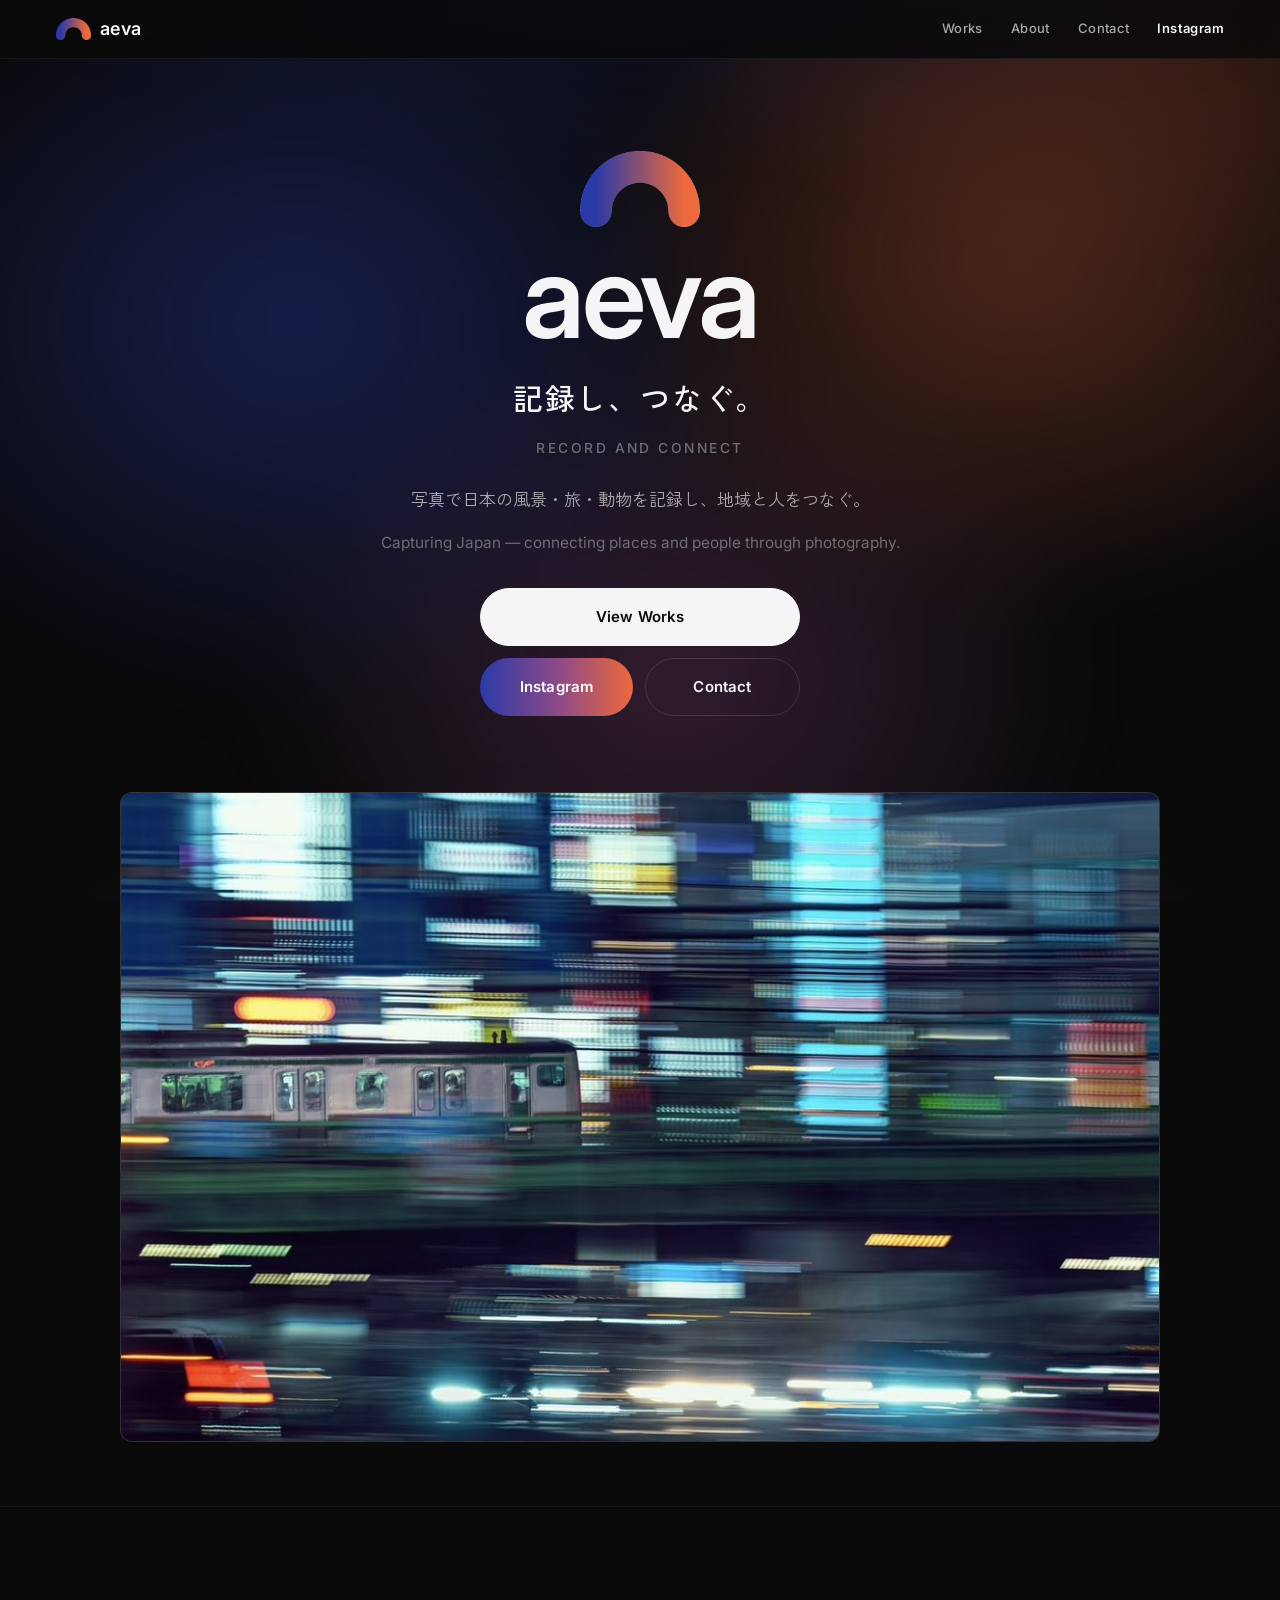
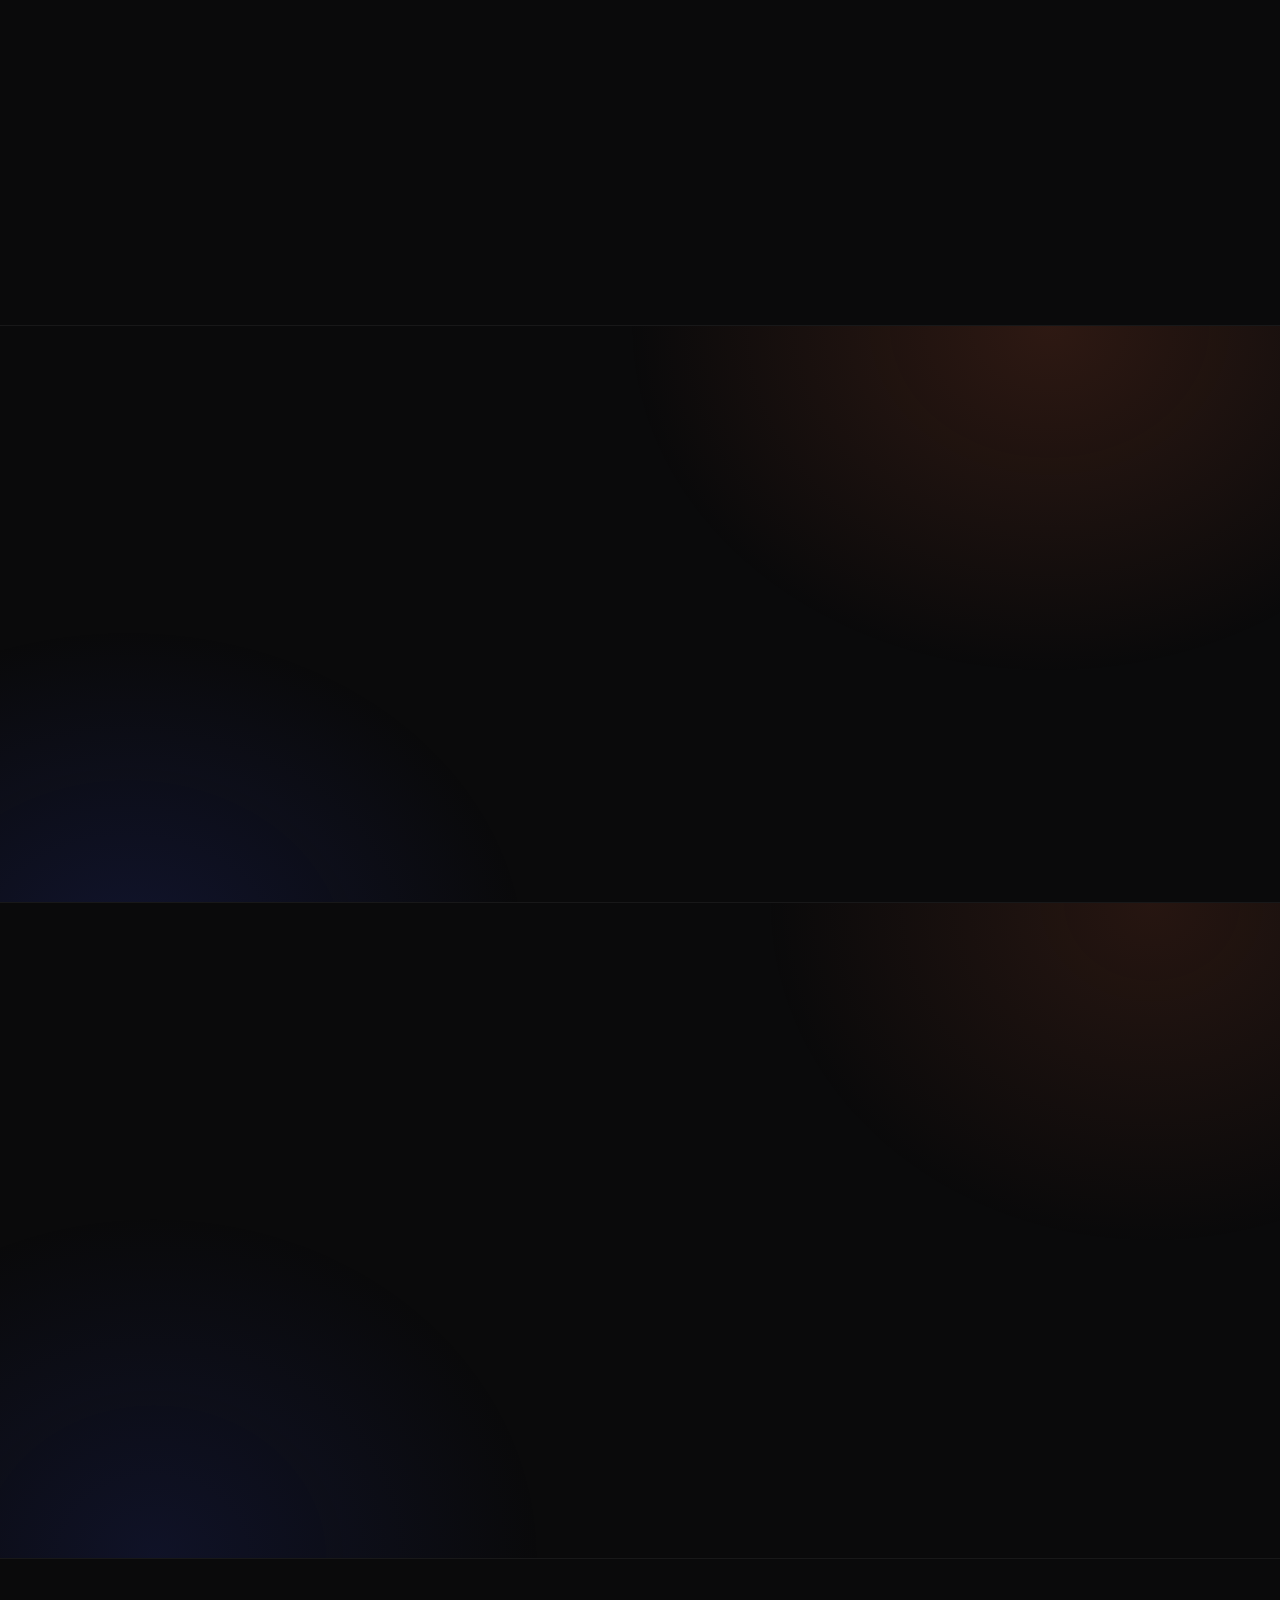
==== commit 56ab0218: "フェードインを再生対応に（再入場で再度フェードイン） - ビューに入る→フェードイン、完全に画面外で瞬時リセット、再入場で再フェード - スクロール監視（読み取り/書き込み分離でスラッシング回避） -" ====
--- a/index.html
+++ b/index.html
@@ -236,36 +236,26 @@
     </div>
   </footer>
 
-  <!-- scroll fade-in: reveal blocks as they enter the viewport.
-       Robust: IntersectionObserver + scroll/load fallback, so content is never left hidden once in view. -->
+  <!-- scroll fade-in (repeatable): fades a block in when it enters view, resets it
+       once it is fully off-screen, so it fades in again next time it re-enters.
+       Reads all rects before writing classes to avoid layout thrashing. -->
   <script>
   (function () {
     var els = document.querySelectorAll('.concept .inner, .works .works-head, .works .cat, .about .inner, .ig-band .inner, .contact .inner, .site-footer .inner');
     if (!els.length) return;
-    function show(el){ el.classList.add('is-visible'); }
-    function showInView(){
-      var remaining = 0;
-      for (var i = 0; i < els.length; i++) {
-        var e = els[i];
-        if (e.classList.contains('is-visible')) continue;
-        var r = e.getBoundingClientRect();
-        if (r.top < window.innerHeight * 0.92 && r.bottom > 0) show(e); else remaining++;
+    function scan() {
+      var h = window.innerHeight || document.documentElement.clientHeight, i, changes = [];
+      for (i = 0; i < els.length; i++) {
+        var el = els[i], r = el.getBoundingClientRect(), vis = el.classList.contains('is-visible');
+        if (vis) { if (r.bottom <= 0 || r.top >= h) changes.push([el, false]); }       // fully off-screen → reset
+        else if (r.top < h * 0.85 && r.bottom > h * 0.15) changes.push([el, true]);      // entered view → fade in
       }
-      if (remaining === 0) {
-        window.removeEventListener('scroll', showInView);
-        window.removeEventListener('resize', showInView);
-      }
+      for (i = 0; i < changes.length; i++) changes[i][0].classList.toggle('is-visible', changes[i][1]);
     }
-    if ('IntersectionObserver' in window) {
-      var io = new IntersectionObserver(function (entries) {
-        entries.forEach(function (en) { if (en.isIntersecting) { show(en.target); io.unobserve(en.target); } });
-      }, { rootMargin: '0px 0px -8% 0px', threshold: 0.12 });
-      els.forEach(function (e) { io.observe(e); });
-    }
-    showInView();
-    window.addEventListener('scroll', showInView, { passive: true });
-    window.addEventListener('resize', showInView, { passive: true });
-    window.addEventListener('load', showInView);
+    scan();
+    window.addEventListener('scroll', scan, { passive: true });
+    window.addEventListener('resize', scan, { passive: true });
+    window.addEventListener('load', scan);
   })();
   </script>
 
--- a/styles.css
+++ b/styles.css
@@ -142,8 +142,9 @@
 .ph--tall  { aspect-ratio: 4 / 5; }
 .ph--hero  { aspect-ratio: 16 / 10; }
 
-/* ---- scroll reveal (fade-in) ----------------------------------------- */
-/* Only active when JS has added `.js` to <html>. No JS → content shows normally. */
+/* ---- scroll reveal (fade-in, repeats each time a block re-enters view) --- */
+/* Active only when JS adds `.js` to <html>. No JS → content shows normally. */
+/* Slow fade IN (.is-visible), but the reset is instant and happens off-screen. */
 .js .concept .inner,
 .js .works .works-head,
 .js .works .cat,
@@ -153,9 +154,13 @@
 .js .site-footer .inner {
   opacity: 0;
   transform: translateY(22px);
-  transition: opacity .7s ease, transform .8s cubic-bezier(.2, .7, .2, 1);
+  transition: opacity 0s, transform 0s;
 }
-.js .is-visible { opacity: 1 !important; transform: none !important; }
+.js .is-visible {
+  opacity: 1 !important;
+  transform: none !important;
+  transition: opacity 2.5s ease 0.2s, transform 2.7s cubic-bezier(.2, .7, .2, 1) 0.2s !important;
+}
 @media (prefers-reduced-motion: reduce) {
   .js .concept .inner,
   .js .works .works-head,
@@ -164,8 +169,8 @@
   .js .ig-band .inner,
   .js .contact .inner,
   .js .site-footer .inner {
-    opacity: 1;
-    transform: none;
-    transition: none;
+    opacity: 1 !important;
+    transform: none !important;
+    transition: none !important;
   }
 }
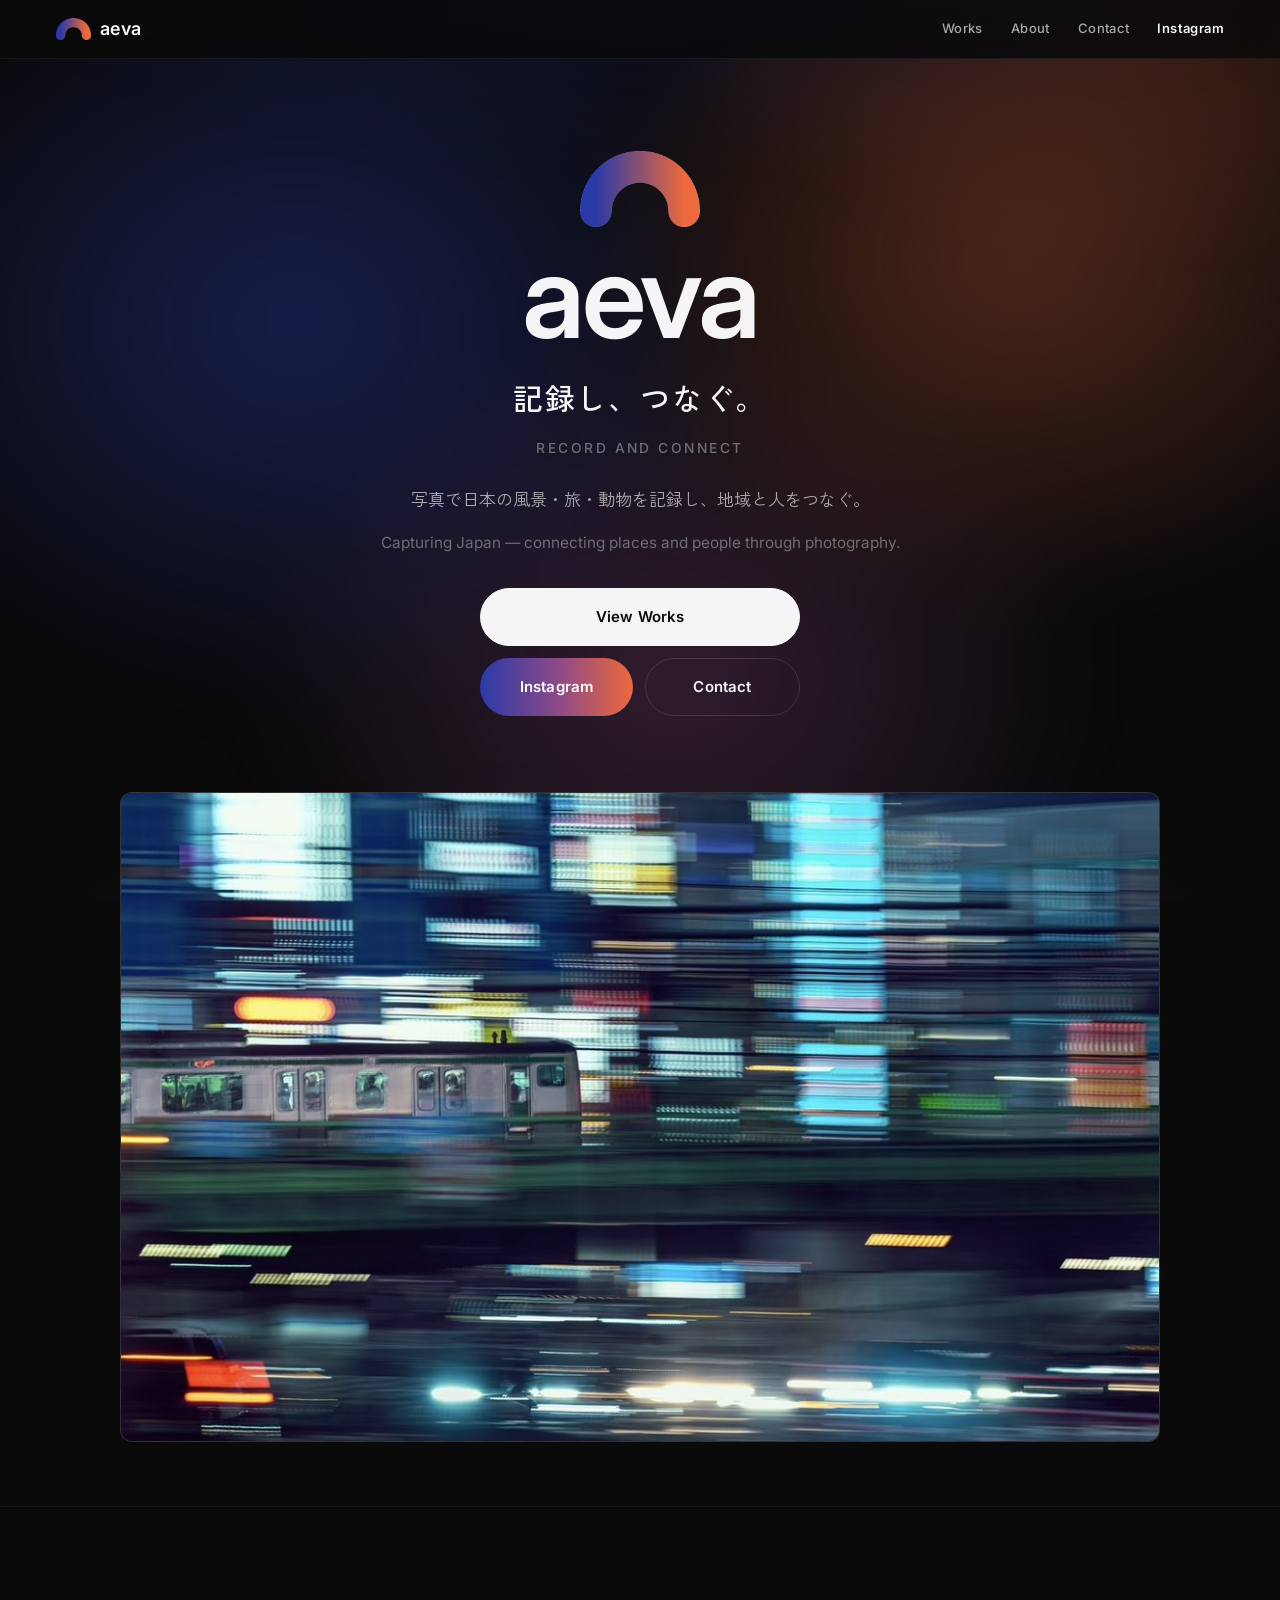
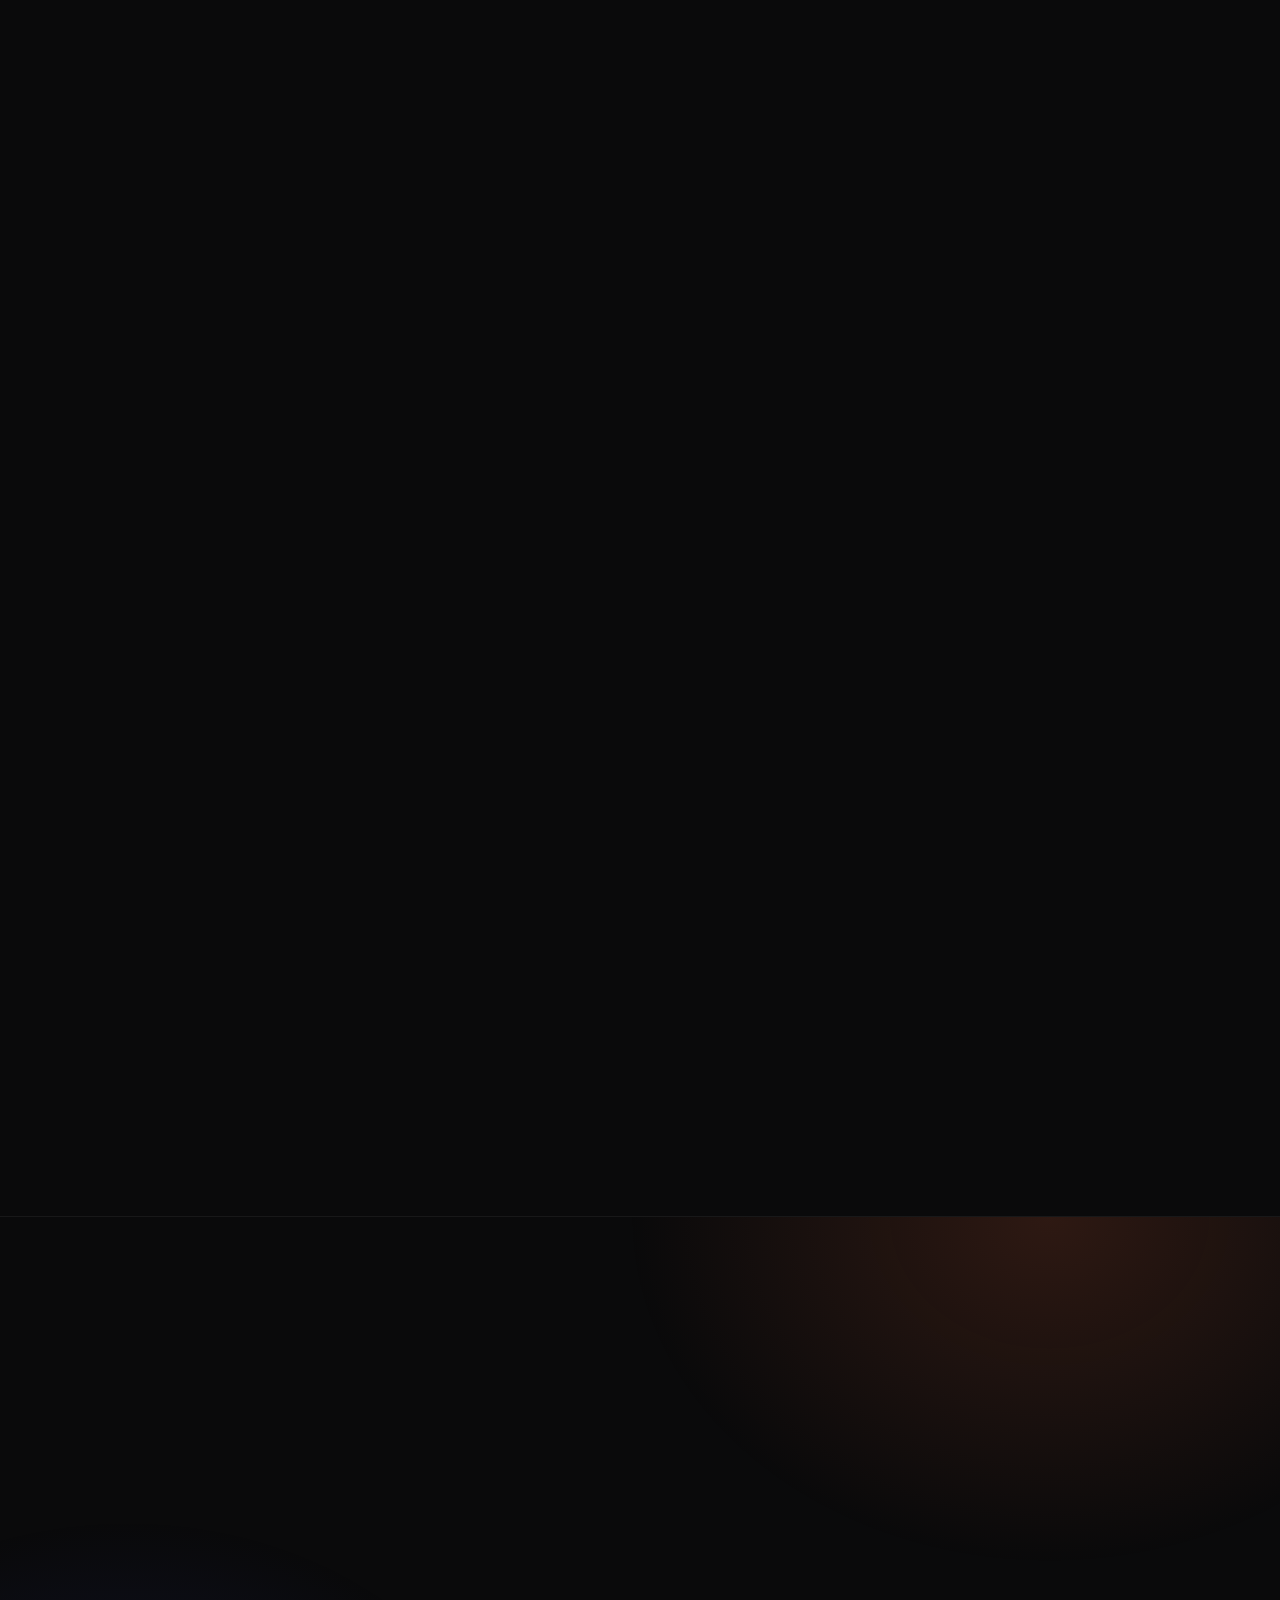
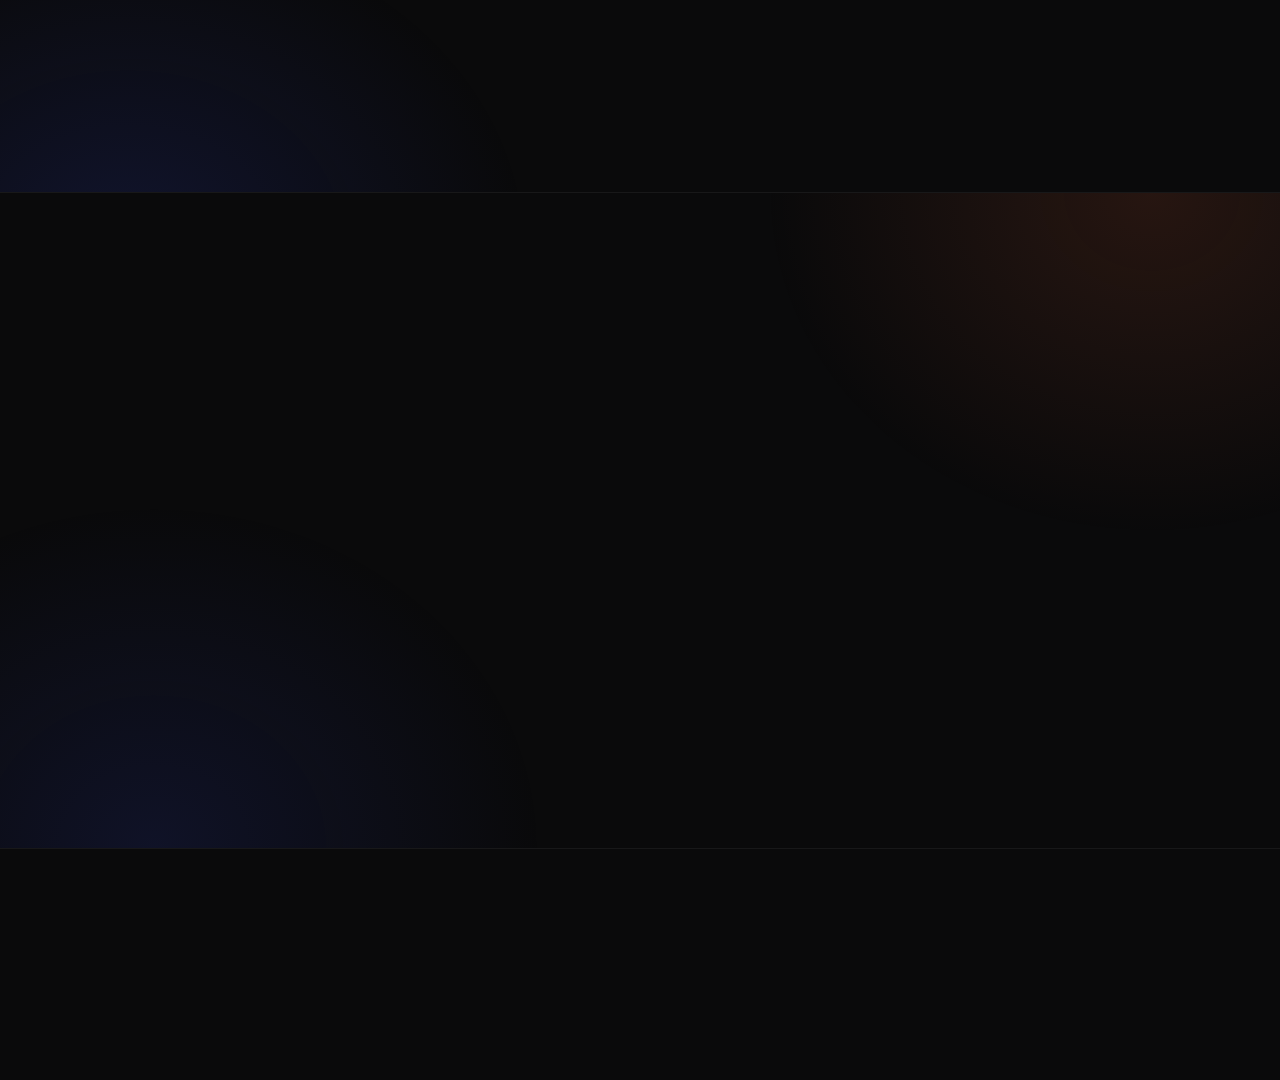
==== commit bcebee5a: "Works: 作品5枚追加＋モザイクレイアウト＋ライトボックス（クリック拡大/←→/ESC/スワイプ） Co-Authored-By: Claude Fable 5 <noreply@anthropi" ====
--- a/index.html
+++ b/index.html
@@ -108,37 +108,42 @@
           <h2 class="section-title">作品<span class="jp">Travel · Wildlife · Landscape · City</span></h2>
         </div>
 
-        <!-- 01 Travel -->
+        <!-- 01 Travel — 縦1（グランドリング）+ 横2（夕景/夜景）のモザイク -->
         <div class="cat">
           <div class="cat-head"><span class="num">01</span><span class="en">Travel</span><span class="jp">旅</span></div>
-          <div class="grid grid--2">
+          <div class="grid mz-split">
+            <img class="ph ph--fill" src="images/works/travel-03.jpg" alt="Travel — 大阪・関西万博 グランドリング" loading="lazy" />
             <img class="ph ph--wide" src="images/works/travel-01.jpg" alt="Travel — 万博の夕景" loading="lazy" />
             <img class="ph ph--wide" src="images/works/travel-02.jpg" alt="Travel — 万博の夜景" loading="lazy" />
           </div>
         </div>
 
-        <!-- 02 Wildlife -->
+        <!-- 02 Wildlife — 2×2 -->
         <div class="cat">
           <div class="cat-head"><span class="num">02</span><span class="en">Wildlife</span><span class="jp">動物・野鳥</span></div>
           <div class="grid grid--2">
             <img class="ph ph--tall" src="images/works/wildlife-01.jpg" alt="Wildlife — 雪のキツネ" loading="lazy" />
             <img class="ph ph--tall" src="images/works/wildlife-02.jpg" alt="Wildlife — キツネのポートレート" loading="lazy" />
+            <img class="ph ph--tall" src="images/works/wildlife-03.jpg" alt="Wildlife — シマリス" loading="lazy" />
+            <img class="ph ph--tall" src="images/works/wildlife-04.jpg" alt="Wildlife — ジョウビタキ" loading="lazy" />
           </div>
         </div>
 
-        <!-- 03 Landscape -->
+        <!-- 03 Landscape — 夕暮れの展望デッキをワイドで大きく＋縦2 -->
         <div class="cat">
           <div class="cat-head"><span class="num">03</span><span class="en">Landscape</span><span class="jp">風景</span></div>
-          <div class="grid grid--2">
+          <div class="grid mz-feature">
+            <img class="ph ph--wide" src="images/works/landscape-03.jpg" alt="Landscape — 夕暮れの展望デッキ" loading="lazy" />
             <img class="ph ph--tall" src="images/works/landscape-01.jpg" alt="Landscape — ネモフィラ" loading="lazy" />
             <img class="ph ph--tall" src="images/works/landscape-02.jpg" alt="Landscape — 工場と空" loading="lazy" />
           </div>
         </div>
 
-        <!-- 04 City · Street -->
+        <!-- 04 City · Street — 港の花火をワイドで大きく＋縦2 -->
         <div class="cat">
           <div class="cat-head"><span class="num">04</span><span class="en">City · Street</span><span class="jp">都市スナップ</span></div>
-          <div class="grid grid--2">
+          <div class="grid mz-feature">
+            <img class="ph ph--wide" src="images/works/city-03.jpg" alt="City — 港の花火と夜景" loading="lazy" />
             <img class="ph ph--tall" src="images/works/city-01.jpg" alt="City — 夜の路面電車（阪堺電車）" loading="lazy" />
             <img class="ph ph--tall" src="images/works/city-02.jpg" alt="City — ネオン街の流し撮り" loading="lazy" />
           </div>
@@ -236,21 +241,56 @@
     </div>
   </footer>
 
-  <!-- scroll fade-in (repeatable): fades a block in when it enters view, resets it
-       once it is fully off-screen, so it fades in again next time it re-enters.
-       Reads all rects before writing classes to avoid layout thrashing. -->
+  <!-- ===================================================================
+       LIGHTBOX — 作品をクリックで全画面表示（← → / ESC / スワイプ対応）
+       JS が有効な時だけ動作。無効なら通常のグリッド表示のまま。
+       =================================================================== -->
+  <div class="lb" id="lb" aria-hidden="true" role="dialog" aria-modal="true" aria-label="作品ビューア">
+    <button class="lb__btn lb__close" type="button" aria-label="閉じる">&times;</button>
+    <button class="lb__btn lb__nav lb__prev" type="button" aria-label="前の作品">&#8249;</button>
+    <img class="lb__img" id="lbImg" src="" alt="" />
+    <button class="lb__btn lb__nav lb__next" type="button" aria-label="次の作品">&#8250;</button>
+    <div class="lb__count" id="lbCount"></div>
+  </div>
+
+  <!-- scroll fade-in (staggered, repeatable): each photo/text block fades in as it
+       enters view, blocks entering together cascade top-to-bottom, and a block resets
+       once fully off-screen so it fades in again next time. Rects are read before any
+       class writes to avoid layout thrashing. -->
   <script>
   (function () {
-    var els = document.querySelectorAll('.concept .inner, .works .works-head, .works .cat, .about .inner, .ig-band .inner, .contact .inner, .site-footer .inner');
+    var els = document.querySelectorAll('.concept .eyebrow, .concept .concept-tagline, .concept .lead, .works .works-head, .works .cat-head, .works .grid > *, .about .eyebrow, .about-photo, .about .name, .about .lead, .about-history, .about .gear, .ig-band .eyebrow, .ig-band .section-title, .ig-band .lead, .ig-band .btn-wrap, .ig-band .handle, .contact .eyebrow, .contact .section-title, .contact .lead, .contact .btn-row, .site-footer .fmark, .site-footer .flinks, .site-footer .copy');
     if (!els.length) return;
+    // Stable, irregular per-ROW delay so rows scatter; photos sharing a .grid share the
+    // row delay (_j) and get only a small per-column offset (_c) so left/right start close.
+    var ROWJIT = [0, 0.52, 0.14, 0.78, 0.3, 0.62, 0.06, 0.44, 0.85, 0.22, 0.68, 0.1, 0.38, 0.58];
+    var gi = 0;
+    for (var k = 0; k < els.length; k++) {
+      var grid = els[k].closest && els[k].closest('.grid');
+      var rowKey = grid || els[k];
+      if (rowKey._gj === undefined) { rowKey._gj = ROWJIT[gi % ROWJIT.length]; gi++; }
+      els[k]._j = rowKey._gj;
+      els[k]._c = grid ? Array.prototype.indexOf.call(grid.children, els[k]) : 0;
+    }
     function scan() {
-      var h = window.innerHeight || document.documentElement.clientHeight, i, changes = [];
+      var h = window.innerHeight || document.documentElement.clientHeight, i, info = [], show = [];
       for (i = 0; i < els.length; i++) {
-        var el = els[i], r = el.getBoundingClientRect(), vis = el.classList.contains('is-visible');
-        if (vis) { if (r.bottom <= 0 || r.top >= h) changes.push([el, false]); }       // fully off-screen → reset
-        else if (r.top < h * 0.85 && r.bottom > h * 0.15) changes.push([el, true]);      // entered view → fade in
+        var el = els[i], r = el.getBoundingClientRect();
+        info.push({ el: el, top: r.top, bottom: r.bottom, vis: el.classList.contains('is-visible') });
       }
-      for (i = 0; i < changes.length; i++) changes[i][0].classList.toggle('is-visible', changes[i][1]);
+      for (i = 0; i < info.length; i++) {
+        var d = info[i];
+        if (d.vis) {
+          if (d.bottom <= 0 || d.top >= h) { d.el.classList.remove('is-visible'); d.el.style.removeProperty('--d'); }
+        } else if (d.top < h * 0.85 && d.bottom > 0) {
+          show.push(d);
+        }
+      }
+      for (i = 0; i < show.length; i++) {
+        var el = show[i].el;
+        el.style.setProperty('--d', (0.06 + el._j + el._c * 0.3).toFixed(2) + 's');
+        el.classList.add('is-visible');
+      }
     }
     scan();
     window.addEventListener('scroll', scan, { passive: true });
@@ -259,5 +299,59 @@
   })();
   </script>
 
+  <!-- lightbox: click a work to view it full-screen; navigate with the on-screen
+       arrows, ← → keys, or swipe on mobile. ESC or a background click closes it. -->
+  <script>
+  (function () {
+    var imgs = Array.prototype.slice.call(document.querySelectorAll('.works img.ph'));
+    if (!imgs.length) return;
+    var lb = document.getElementById('lb'),
+        lbImg = document.getElementById('lbImg'),
+        lbCount = document.getElementById('lbCount'),
+        idx = 0, lastFocus = null;
+    function show(i) {
+      idx = (i + imgs.length) % imgs.length;
+      var s = imgs[idx];
+      lbImg.src = s.currentSrc || s.src;
+      lbImg.alt = s.alt || '';
+      lbCount.textContent = (idx + 1) + ' / ' + imgs.length;
+    }
+    function open(i) {
+      lastFocus = document.activeElement;
+      show(i);
+      lb.classList.add('is-open');
+      lb.setAttribute('aria-hidden', 'false');
+      document.body.style.overflow = 'hidden';
+    }
+    function close() {
+      lb.classList.remove('is-open');
+      lb.setAttribute('aria-hidden', 'true');
+      document.body.style.overflow = '';
+      if (lastFocus && lastFocus.focus) lastFocus.focus();
+    }
+    imgs.forEach(function (im, i) {
+      im.addEventListener('click', function () { open(i); });
+    });
+    lb.querySelector('.lb__close').addEventListener('click', close);
+    lb.querySelector('.lb__prev').addEventListener('click', function (e) { e.stopPropagation(); show(idx - 1); });
+    lb.querySelector('.lb__next').addEventListener('click', function (e) { e.stopPropagation(); show(idx + 1); });
+    lb.addEventListener('click', function (e) { if (e.target === lb) close(); });
+    document.addEventListener('keydown', function (e) {
+      if (!lb.classList.contains('is-open')) return;
+      if (e.key === 'Escape') close();
+      else if (e.key === 'ArrowLeft') show(idx - 1);
+      else if (e.key === 'ArrowRight') show(idx + 1);
+    });
+    var x0 = null;
+    lb.addEventListener('touchstart', function (e) { x0 = e.touches[0].clientX; }, { passive: true });
+    lb.addEventListener('touchend', function (e) {
+      if (x0 === null) return;
+      var dx = e.changedTouches[0].clientX - x0;
+      if (Math.abs(dx) > 45) show(idx + (dx < 0 ? 1 : -1));
+      x0 = null;
+    }, { passive: true });
+  })();
+  </script>
+
 </body>
 </html>
--- a/styles.css
+++ b/styles.css
@@ -142,35 +142,24 @@
 .ph--tall  { aspect-ratio: 4 / 5; }
 .ph--hero  { aspect-ratio: 16 / 10; }
 
-/* ---- scroll reveal (fade-in, repeats each time a block re-enters view) --- */
-/* Active only when JS adds `.js` to <html>. No JS → content shows normally. */
-/* Slow fade IN (.is-visible), but the reset is instant and happens off-screen. */
-.js .concept .inner,
-.js .works .works-head,
-.js .works .cat,
-.js .about .inner,
-.js .ig-band .inner,
-.js .contact .inner,
-.js .site-footer .inner {
-  opacity: 0;
-  transform: translateY(22px);
-  transition: opacity 0s, transform 0s;
-}
-.js .is-visible {
-  opacity: 1 !important;
-  transform: none !important;
-  transition: opacity 2.5s ease 0.2s, transform 2.7s cubic-bezier(.2, .7, .2, 1) 0.2s !important;
-}
-@media (prefers-reduced-motion: reduce) {
-  .js .concept .inner,
-  .js .works .works-head,
-  .js .works .cat,
-  .js .about .inner,
-  .js .ig-band .inner,
-  .js .contact .inner,
-  .js .site-footer .inner {
+/* ---- scroll reveal (fade-in, staggered per block, repeatable) -------- */
+/* Active only when JS adds `.js` to <html>. No JS / reduced-motion → content shows normally. */
+/* Slow fade IN (.is-visible) with a per-element delay (--d, set by JS for the stagger);
+   the reset is instant and happens off-screen. */
+@media (prefers-reduced-motion: no-preference) {
+  .js .concept .eyebrow, .js .concept .concept-tagline, .js .concept .lead,
+  .js .works .works-head, .js .works .cat-head, .js .works .grid > *,
+  .js .about .eyebrow, .js .about-photo, .js .about .name, .js .about .lead, .js .about-history, .js .about .gear,
+  .js .ig-band .eyebrow, .js .ig-band .section-title, .js .ig-band .lead, .js .ig-band .btn-wrap, .js .ig-band .handle,
+  .js .contact .eyebrow, .js .contact .section-title, .js .contact .lead, .js .contact .btn-row,
+  .js .site-footer .fmark, .js .site-footer .flinks, .js .site-footer .copy {
+    opacity: 0;
+    transform: translateY(18px);
+    transition: opacity 0s, transform 0s;
+  }
+  .js .is-visible {
     opacity: 1 !important;
     transform: none !important;
-    transition: none !important;
+    transition: opacity 2.5s ease var(--d, 0.15s), transform 2.7s cubic-bezier(.2, .7, .2, 1) var(--d, 0.15s) !important;
   }
 }
--- a/sections.css
+++ b/sections.css
@@ -209,6 +209,69 @@
 /* single-photo category — centered, constrained */
 .solo { max-width: 380px; margin: 0 auto; }
 
+/* ---- works mosaics (add rhythm; respect orientation) ------------------ */
+/* feature: one wide photo across the top, two portraits beneath */
+.mz-feature { grid-template-columns: 1fr 1fr; }
+.mz-feature > :first-child { grid-column: 1 / -1; }
+/* split: one tall portrait on the left across two rows, two wides stacked right */
+.mz-split { grid-template-columns: 1fr 1fr; }
+.mz-split > :first-child { grid-row: span 2; }
+.ph--fill { aspect-ratio: auto; height: 100%; }
+@media (max-width: 559px) {
+  .mz-split { grid-template-columns: 1fr; }
+  .mz-split > :first-child { grid-row: auto; }
+  .mz-split > .ph--fill { aspect-ratio: 4 / 5; }
+}
+
+/* clickable works — zoom cursor + gentle hover (desktop pointers only) */
+.works img.ph { cursor: zoom-in; transition: transform .5s cubic-bezier(.2,.7,.2,1), filter .5s ease; }
+@media (hover: hover) {
+  .works img.ph:hover { transform: scale(1.025); filter: brightness(1.06); }
+}
+
+/* ---- lightbox --------------------------------------------------------- */
+.lb {
+  position: fixed; inset: 0; z-index: 60;
+  display: none; align-items: center; justify-content: center;
+  background: rgba(6,6,7,0.92);
+  backdrop-filter: blur(8px); -webkit-backdrop-filter: blur(8px);
+  opacity: 0; transition: opacity .28s ease;
+}
+.lb.is-open { display: flex; opacity: 1; }
+.lb__img {
+  max-width: 92vw; max-height: 88vh; width: auto; height: auto;
+  border-radius: 10px;
+  box-shadow: 0 30px 80px rgba(0,0,0,0.6);
+  transform: scale(.98); transition: transform .28s cubic-bezier(.2,.7,.2,1);
+}
+.lb.is-open .lb__img { transform: scale(1); }
+.lb__btn {
+  position: absolute; z-index: 2;
+  display: flex; align-items: center; justify-content: center;
+  background: rgba(255,255,255,0.08);
+  border: 1px solid var(--line);
+  color: var(--fg); border-radius: 999px; cursor: pointer;
+  backdrop-filter: blur(6px); -webkit-backdrop-filter: blur(6px);
+  transition: background .2s ease, border-color .2s ease;
+}
+.lb__btn:hover { background: rgba(255,255,255,0.16); border-color: rgba(255,255,255,0.4); }
+.lb__close { top: 18px; right: 18px; width: 44px; height: 44px; font-size: 26px; line-height: 1; }
+.lb__nav { top: 50%; transform: translateY(-50%); width: 52px; height: 52px; font-size: 30px; line-height: 1; }
+.lb__prev { left: 16px; }
+.lb__next { right: 16px; }
+.lb__count {
+  position: absolute; bottom: 20px; left: 50%; transform: translateX(-50%);
+  font-family: var(--ff-en); font-size: 13px; letter-spacing: 0.1em;
+  color: var(--fg-2);
+  background: rgba(0,0,0,0.4); border: 1px solid var(--line);
+  border-radius: 999px; padding: 5px 14px;
+}
+@media (max-width: 559px) {
+  .lb__nav { width: 44px; height: 44px; font-size: 26px; }
+  .lb__prev { left: 8px; } .lb__next { right: 8px; }
+  .lb__img { max-width: 96vw; }
+}
+
 /* ---- about (portrait + centered text) -------------------------------- */
 .about { text-align: center; }
 .about-photo {
